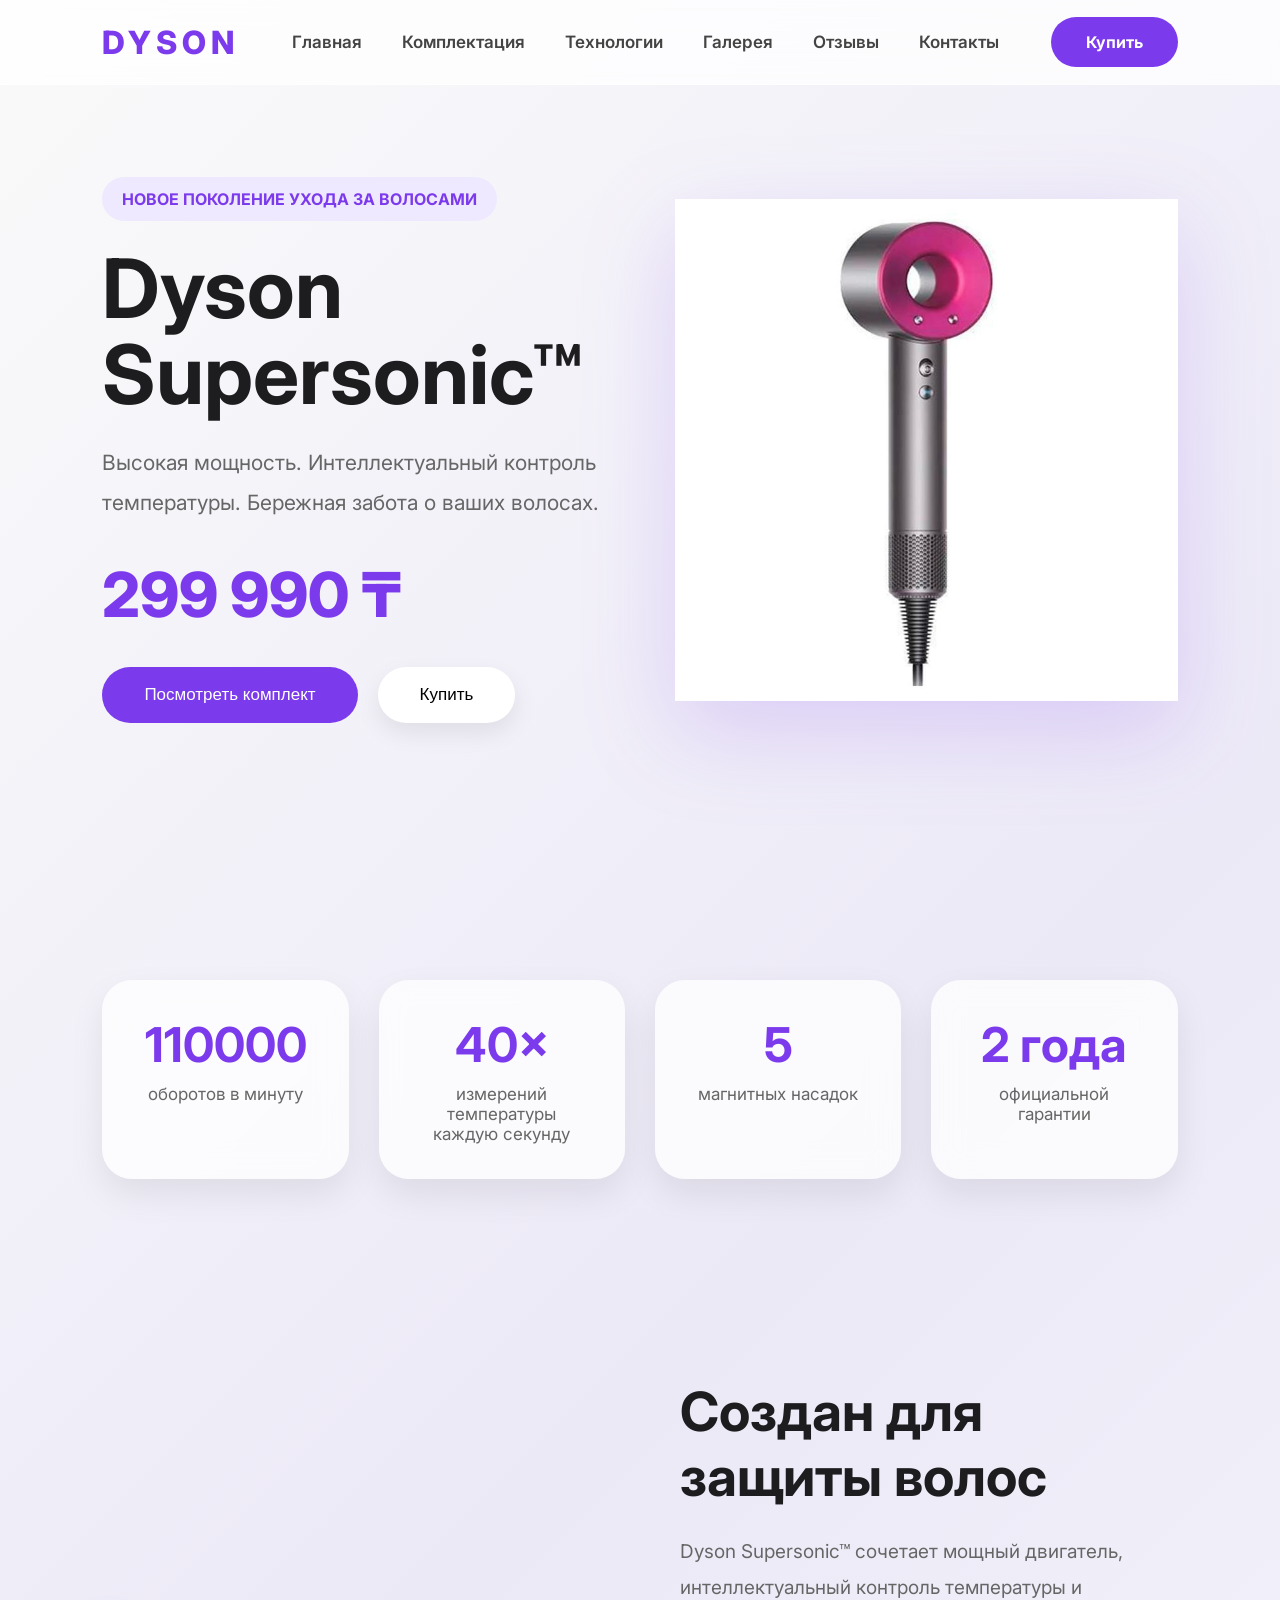
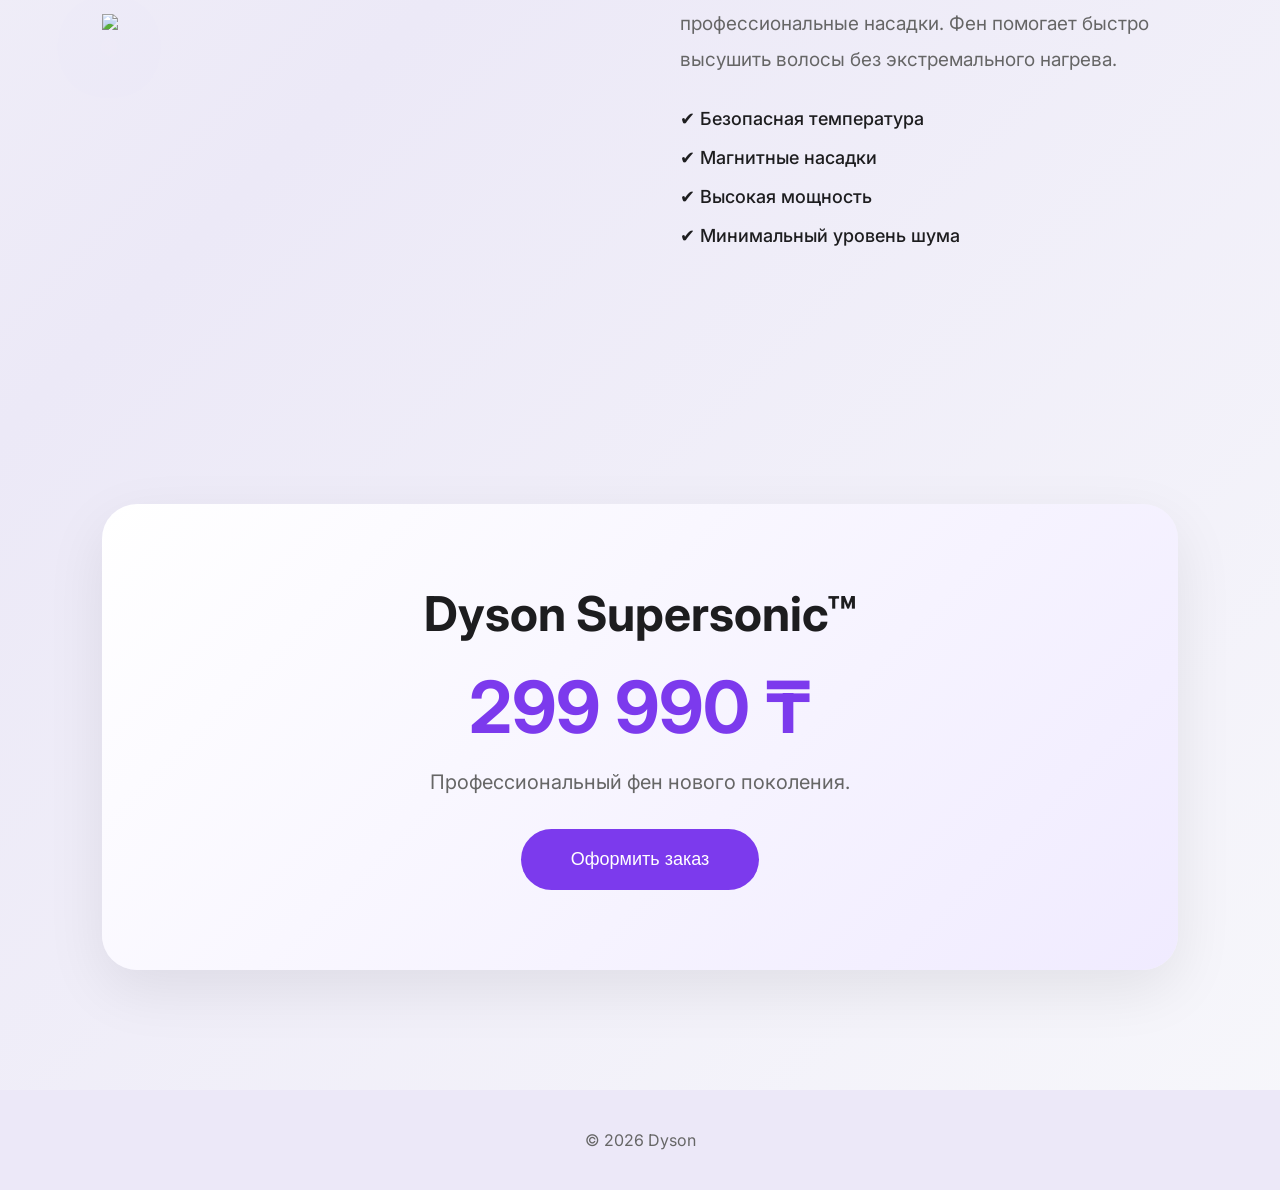
==== index.html @ 3c9f8a16 "Add files via upload" ====
<!DOCTYPE html>
<html lang="ru">

<head>

<meta charset="UTF-8">
<meta name="viewport" content="width=device-width, initial-scale=1.0">

<title>Dyson Supersonic™</title>

<link rel="stylesheet" href="style.css">

<link rel="preconnect" href="https://fonts.googleapis.com">

<link href="https://fonts.googleapis.com/css2?family=Inter:wght@300;400;500;600;700;800&display=swap" rel="stylesheet">

<script src="script.js" defer></script>

</head>

<body>

<header>

<div class="logo">

DYSON

</div>

<nav>

<a href="index.html">Главная</a>

<a href="products.html">Комплектация</a>

<a href="technology.html">Технологии</a>

<a href="gallery.html">Галерея</a>

<a href="reviews.html">Отзывы</a>

<a href="contacts.html">Контакты</a>

</nav>

<a href="#buy" class="buy">

Купить

</a>

</header>

<section class="hero">

<div class="hero-text">

<p class="mini">

НОВОЕ ПОКОЛЕНИЕ УХОДА ЗА ВОЛОСАМИ

</p>

<h1>

Dyson Supersonic™

</h1>

<p class="desc">

Высокая мощность.

Интеллектуальный контроль температуры.

Бережная забота о ваших волосах.

</p>

<div class="price">

299 990 ₸

</div>

<div class="buttons">

<a href="products.html">

<button class="btn-purple">

Посмотреть комплект

</button>

</a>

<a href="#buy">

<button class="btn-white">

Купить

</button>

</a>

</div>

</div>

<div class="hero-image">

<img src="images/dyson-main.png">

</div>

</section>

<section class="stats">

<div>

<h2>

110000

</h2>

<p>

оборотов в минуту

</p>

</div>

<div>

<h2>

40×

</h2>

<p>

измерений температуры каждую секунду

</p>

</div>

<div>

<h2>

5

</h2>

<p>

магнитных насадок

</p>

</div>

<div>

<h2>

2 года

</h2>

<p>

официальной гарантии

</p>

</div>

</section>

<section class="about">

<div class="about-left">

<img src="images/dyson-side.png">

</div>

<div class="about-right">

<h2>

Создан для защиты волос

</h2>

<p>

Dyson Supersonic™ сочетает мощный двигатель, интеллектуальный контроль температуры и профессиональные насадки.

Фен помогает быстро высушить волосы без экстремального нагрева.

</p>

<ul>

<li>✔ Безопасная температура</li>

<li>✔ Магнитные насадки</li>

<li>✔ Высокая мощность</li>

<li>✔ Минимальный уровень шума</li>

</ul>

</div>

</section>

<section id="buy" class="buy-block">

<h2>

Dyson Supersonic™

</h2>

<h1>

299 990 ₸

</h1>

<p>

Профессиональный фен нового поколения.

</p>

<button>

Оформить заказ

</button>

</section>

<footer>

© 2026 Dyson

</footer>

</body>

</html>
---- style.css ----
/* ==========================
   RESET
========================== */

*{
margin:0;
padding:0;
box-sizing:border-box;
}

html{
scroll-behavior:smooth;
}

body{

font-family:'Inter',sans-serif;

background:linear-gradient(135deg,#fafafa,#ece9f7,#f7f7fb);

color:#1d1d1f;

overflow-x:hidden;

}

/* ==========================
HEADER
========================== */

header{

position:fixed;

top:0;
left:0;

width:100%;

height:85px;

display:flex;

justify-content:space-between;

align-items:center;

padding:0 8%;

background:rgba(255,255,255,.75);

backdrop-filter:blur(18px);

border-bottom:1px solid rgba(255,255,255,.5);

z-index:999;

}

.logo{

font-size:32px;

font-weight:800;

letter-spacing:5px;

color:#7c3aed;

}

nav{

display:flex;

gap:40px;

}

nav a{

text-decoration:none;

font-size:17px;

font-weight:600;

color:#444;

transition:.3s;

}

nav a:hover{

color:#7c3aed;

}

.buy{

padding:15px 35px;

background:#7c3aed;

border-radius:50px;

color:white;

text-decoration:none;

font-weight:700;

transition:.35s;

}

.buy:hover{

transform:translateY(-5px);

box-shadow:0 18px 35px rgba(124,58,237,.35);

}

/* ==========================
HERO
========================== */

.hero{

min-height:100vh;

display:flex;

align-items:center;

justify-content:space-between;

padding:140px 8%;

gap:70px;

}

.hero-text{

flex:1;

}

.hero-image{

flex:1;

display:flex;

justify-content:center;

}

.hero-image img{

width:100%;

max-width:620px;

animation:float 6s ease-in-out infinite;

filter:drop-shadow(0 30px 45px rgba(124,58,237,.18));

}

.mini{

display:inline-block;

padding:12px 20px;

background:#efe9ff;

border-radius:50px;

color:#7c3aed;

font-weight:700;

margin-bottom:25px;

}

.hero h1{

font-size:82px;

line-height:1.05;

margin-bottom:25px;

}

.desc{

font-size:21px;

line-height:1.9;

color:#666;

margin-bottom:35px;

max-width:620px;

}

.price{

font-size:62px;

font-weight:800;

color:#7c3aed;

margin-bottom:35px;

}

.buttons{

display:flex;

gap:20px;

flex-wrap:wrap;

}

.btn-purple{

padding:18px 42px;

border:none;

background:#7c3aed;

color:white;

border-radius:50px;

font-size:17px;

cursor:pointer;

transition:.35s;

}

.btn-white{

padding:18px 42px;

border:none;

background:white;

border-radius:50px;

font-size:17px;

cursor:pointer;

box-shadow:0 10px 25px rgba(0,0,0,.08);

transition:.35s;

}

.btn-purple:hover,
.btn-white:hover{

transform:translateY(-5px);

}
/* ==========================
   СТАТИСТИКА
========================== */

.stats{

padding:80px 8%;

display:grid;

grid-template-columns:repeat(4,1fr);

gap:30px;

}

.stats div{

background:rgba(255,255,255,.75);

backdrop-filter:blur(15px);

padding:35px;

border-radius:30px;

text-align:center;

box-shadow:0 15px 35px rgba(0,0,0,.08);

transition:.35s;

}

.stats div:hover{

transform:translateY(-10px);

box-shadow:0 25px 50px rgba(124,58,237,.18);

}

.stats h2{

font-size:48px;

color:#7c3aed;

margin-bottom:10px;

}

.stats p{

font-size:17px;

color:#666;

}

/* ==========================
   О ФЕНЕ
========================== */

.about{

padding:120px 8%;

display:flex;

align-items:center;

justify-content:space-between;

gap:80px;

}

.about-left,
.about-right{

flex:1;

}

.about-left img{

width:100%;

max-width:500px;

display:block;

margin:auto;

filter:drop-shadow(0 25px 40px rgba(124,58,237,.2));

}

.about-right h2{

font-size:54px;

margin-bottom:25px;

}

.about-right p{

font-size:19px;

line-height:1.9;

color:#666;

margin-bottom:30px;

}

.about-right ul{

list-style:none;

}

.about-right li{

margin:18px 0;

font-size:18px;

font-weight:500;

}

/* ==========================
   БЛОК ПОКУПКИ
========================== */

.buy-block{

margin:120px 8%;

padding:80px;

text-align:center;

border-radius:35px;

background:linear-gradient(135deg,#ffffff,#f0ebff);

box-shadow:0 20px 60px rgba(0,0,0,.08);

}

.buy-block h2{

font-size:48px;

margin-bottom:15px;

}

.buy-block h1{

font-size:72px;

color:#7c3aed;

margin:20px 0;

}

.buy-block p{

font-size:20px;

color:#666;

margin-bottom:35px;

}

.buy-block button{

padding:20px 50px;

border:none;

background:#7c3aed;

color:white;

font-size:18px;

border-radius:50px;

cursor:pointer;

transition:.35s;

}

.buy-block button:hover{

transform:translateY(-6px);

box-shadow:0 18px 40px rgba(124,58,237,.35);

}

/* ==========================
   FOOTER
========================== */

footer{

margin-top:100px;

padding:40px;

text-align:center;

background:#ece8f8;

color:#666;

font-size:16px;

}
/* ==========================
   ПРЕИМУЩЕСТВА
========================== */

.features{

padding:120px 8%;

}

.features-title{

text-align:center;

margin-bottom:70px;

}

.features-title h2{

font-size:58px;

margin-bottom:20px;

}

.features-title p{

font-size:20px;

color:#666;

}

.features-grid{

display:grid;

grid-template-columns:repeat(auto-fit,minmax(320px,1fr));

gap:35px;

}

.feature{

background:rgba(255,255,255,.82);

backdrop-filter:blur(20px);

border-radius:30px;

padding:40px;

transition:.4s;

box-shadow:0 20px 45px rgba(0,0,0,.08);

border:1px solid rgba(255,255,255,.5);

}

.feature:hover{

transform:translateY(-15px);

box-shadow:0 30px 60px rgba(124,58,237,.2);

}

.feature img{

width:90px;

margin-bottom:25px;

}

.feature h3{

font-size:28px;

margin-bottom:20px;

color:#7c3aed;

}

.feature p{

font-size:17px;

line-height:1.9;

color:#666;

}

/* ==========================
   ГАЛЕРЕЯ
========================== */

.gallery{

padding:120px 8%;

display:grid;

grid-template-columns:repeat(auto-fit,minmax(300px,1fr));

gap:30px;

}

.gallery img{

width:100%;

height:360px;

object-fit:cover;

border-radius:30px;

transition:.5s;

cursor:pointer;

box-shadow:0 15px 35px rgba(0,0,0,.08);

}

.gallery img:hover{

transform:scale(1.04);

box-shadow:0 25px 55px rgba(124,58,237,.2);

}

/* ==========================
   ПЛАВНОЕ ПОЯВЛЕНИЕ
========================== */

.fade{

opacity:0;

transform:translateY(50px);

transition:1s;

}

.fade.show{

opacity:1;

transform:translateY(0);

}

/* ==========================
   АНИМАЦИЯ ФЕНА
========================== */

@keyframes float{

0%{

transform:translateY(0px);

}

50%{

transform:translateY(-18px);

}

100%{

transform:translateY(0px);

}

}

/* ==========================
   ПОЛОСА ПРОКРУТКИ
========================== */

::-webkit-scrollbar{

width:10px;

}

::-webkit-scrollbar-track{

background:#f3f3f7;

}

::-webkit-scrollbar-thumb{

background:#8b5cf6;

border-radius:20px;

}

::-webkit-scrollbar-thumb:hover{

background:#6d28d9;

}

/* ==========================
   ВЫДЕЛЕНИЕ ТЕКСТА
========================== */

::selection{

background:#8b5cf6;

color:white;

}
/* =====================
ГАЛЕРЕЯ
===================== */

.gallery-grid{

padding:110px 8%;

display:grid;

grid-template-columns:repeat(auto-fit,minmax(320px,1fr));

gap:30px;

}

.gallery-grid img{

width:100%;

height:380px;

object-fit:cover;

border-radius:28px;

cursor:pointer;

transition:.45s;

box-shadow:0 20px 45px rgba(0,0,0,.08);

}

.gallery-grid img:hover{

transform:translateY(-10px) scale(1.03);

box-shadow:0 25px 60px rgba(124,58,237,.2);

}

@media(max-width:900px){

.gallery-grid{

grid-template-columns:1fr;

}

.gallery-grid img{

height:300px;

}

}
/* ===========================
ОТЗЫВЫ
=========================== */

.reviews{

padding:110px 8%;

display:grid;

grid-template-columns:repeat(auto-fit,minmax(320px,1fr));

gap:35px;

}

.review{

background:white;

padding:40px;

border-radius:30px;

text-align:center;

box-shadow:0 20px 45px rgba(0,0,0,.08);

transition:.4s;

}

.review:hover{

transform:translateY(-10px);

box-shadow:0 25px 55px rgba(124,58,237,.18);

}

.review img{

width:120px;

height:120px;

border-radius:50%;

object-fit:cover;

margin-bottom:20px;

}

.review h3{

font-size:28px;

margin-bottom:10px;

}

.stars{

font-size:26px;

color:#FFD43B;

margin-bottom:20px;

}

.review p{

line-height:1.8;

color:#666;

}

.rating{

margin:100px 8%;

padding:80px;

text-align:center;

background:linear-gradient(135deg,#ffffff,#f2edff);

border-radius:35px;

}

.rating h1{

font-size:90px;

color:#7c3aed;

margin:20px 0;

}
/* ===========================
КОНТАКТЫ
=========================== */

.contact-wrapper{

display:grid;

grid-template-columns:1fr 1fr;

gap:50px;

padding:100px 8%;

}

.contact-info,
.contact-form{

background:white;

padding:45px;

border-radius:30px;

box-shadow:0 20px 45px rgba(0,0,0,.08);

}

.contact-info h2,
.contact-form h2{

margin-bottom:30px;

font-size:34px;

color:#7c3aed;

}

.contact-item{

font-size:18px;

line-height:2;

margin-bottom:25px;

}

.contact-form form{

display:flex;

flex-direction:column;

gap:20px;

}

.contact-form input,
.contact-form textarea{

padding:18px;

border:1px solid #ddd;

border-radius:18px;

font-size:17px;

font-family:Inter;

outline:none;

}

.contact-form textarea{

height:180px;

resize:none;

}

.contact-form button{

padding:18px;

background:#7c3aed;

color:white;

border:none;

border-radius:50px;

cursor:pointer;

font-size:18px;

transition:.35s;

}

.contact-form button:hover{

background:#6d28d9;

}

.map{

padding:0 8% 100px;

}

.map iframe{

width:100%;

height:450px;

border:none;

border-radius:30px;

box-shadow:0 20px 45px rgba(0,0,0,.08);

}

.footer-logo{

font-size:32px;

font-weight:800;

margin-bottom:15px;

color:#7c3aed;

}

@media(max-width:900px){

.contact-wrapper{

grid-template-columns:1fr;

}

}
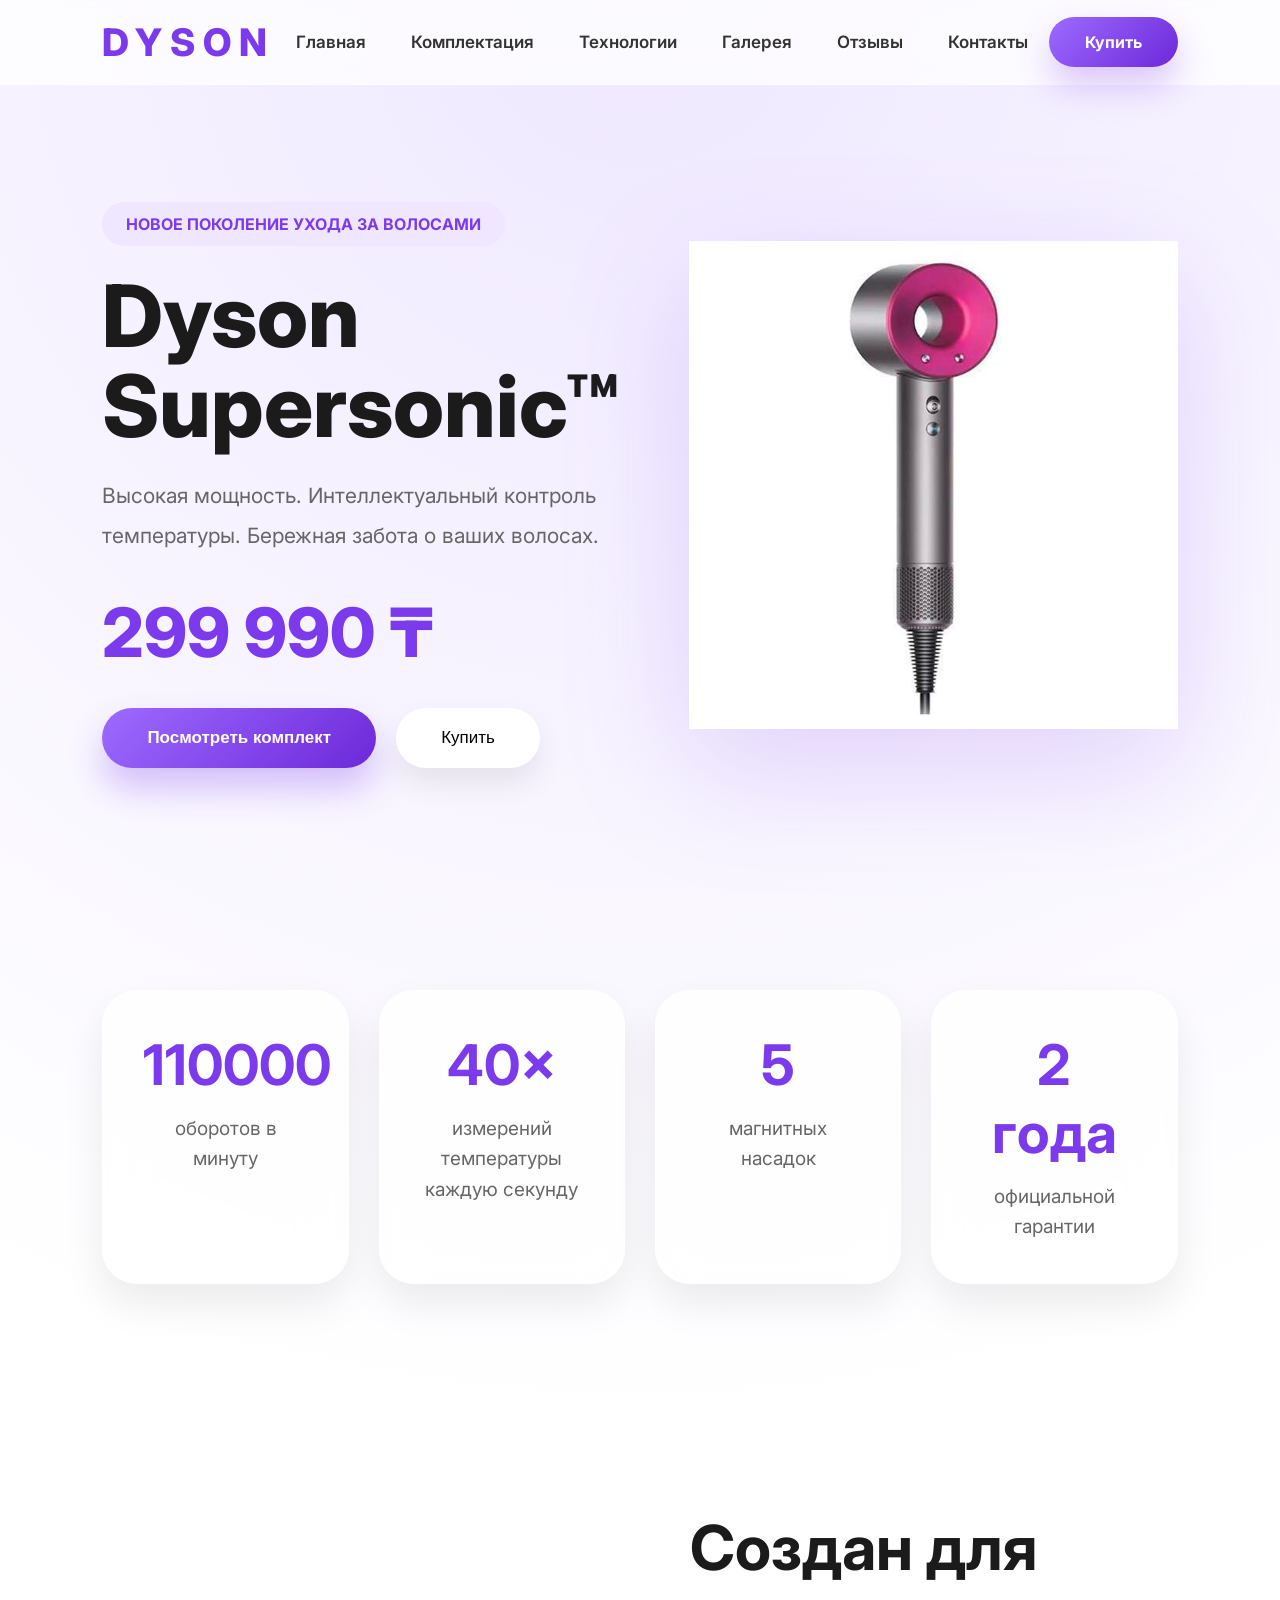
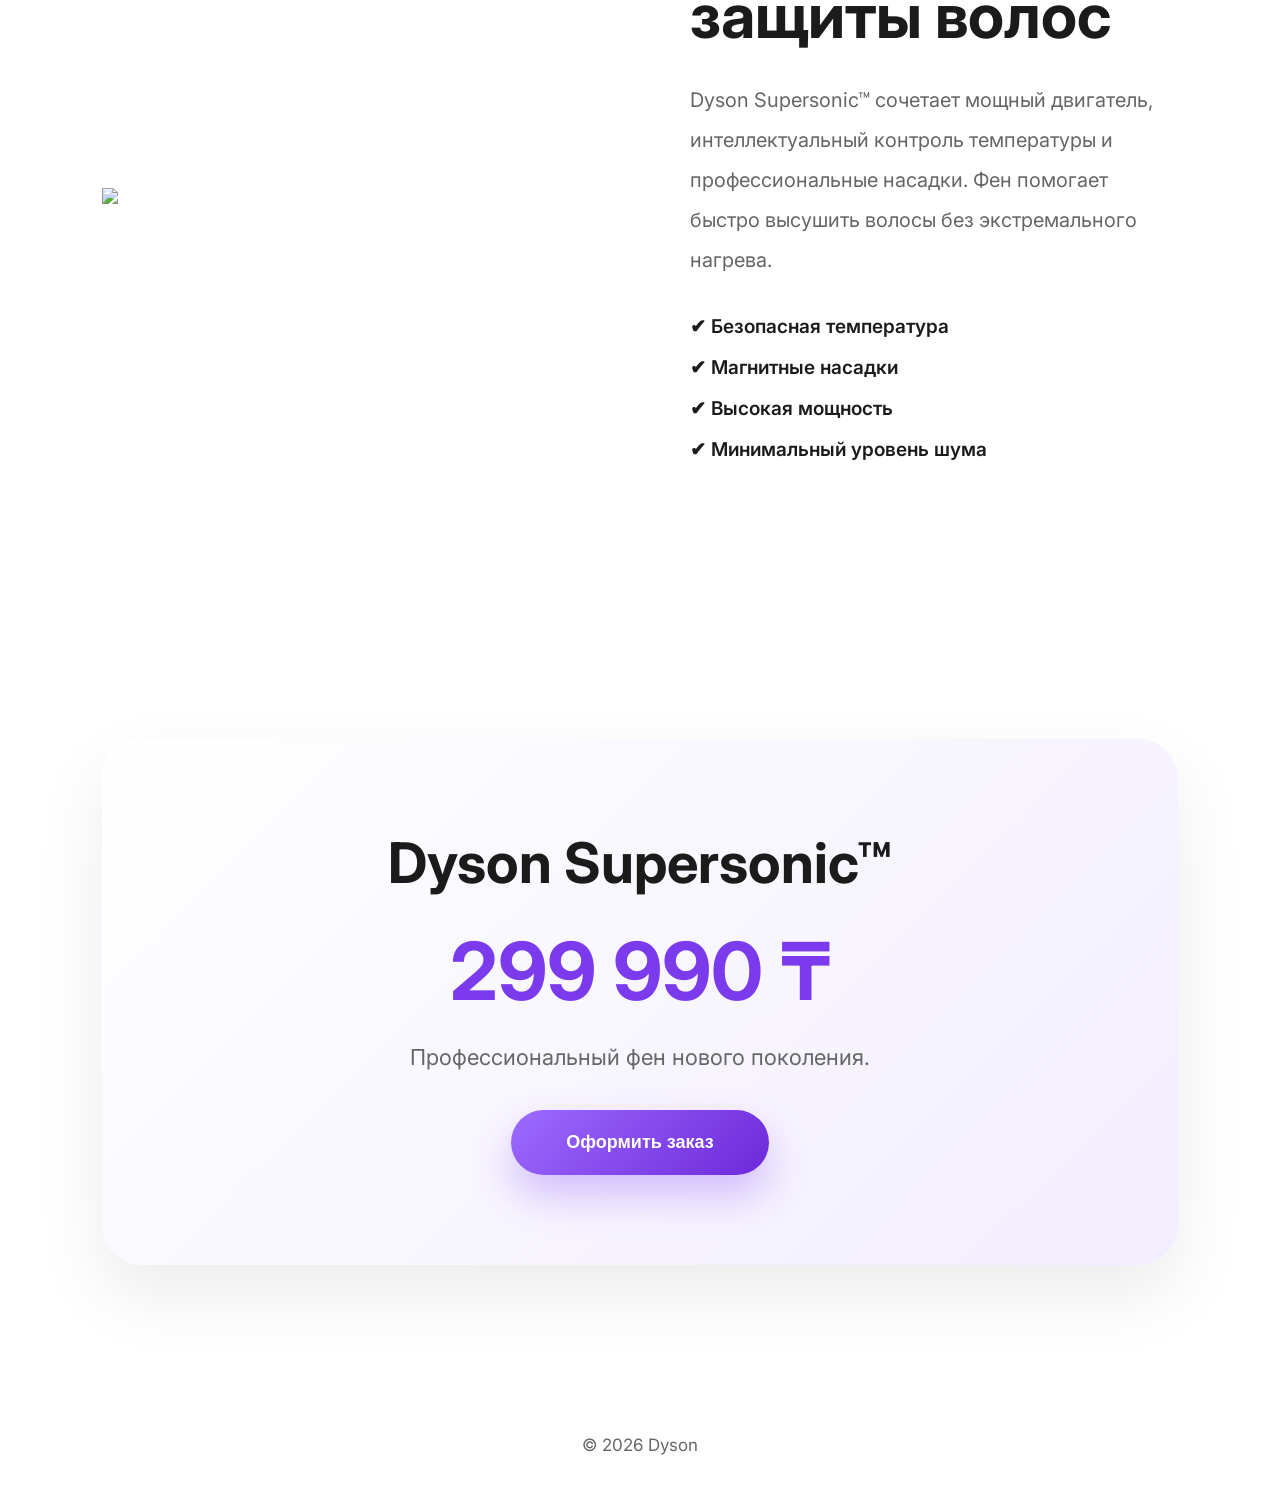
==== commit 6ada9f4d: "Update index.html" ====
--- a/index.html
+++ b/index.html
@@ -28,7 +28,9 @@
 
 </div>
 
-<nav>
+<div class="menu-btn" id="menuBtn">☰</div>
+
+<nav id="navMenu">
 
 <a href="index.html">Главная</a>
 
--- a/style.css
+++ b/style.css
@@ -1,6 +1,6 @@
-/* ==========================
-   RESET
-========================== */
+/*=========================
+RESET
+=========================*/
 
 *{
 margin:0;
@@ -16,17 +16,19 @@
 
 font-family:'Inter',sans-serif;
 
-background:linear-gradient(135deg,#fafafa,#ece9f7,#f7f7fb);
-
-color:#1d1d1f;
+background:
+radial-gradient(circle at top,#efe8ff 0%,#ffffff 45%),
+linear-gradient(180deg,#ffffff,#f5f5fa);
+
+color:#1b1b1b;
 
 overflow-x:hidden;
 
 }
 
-/* ==========================
+/*=========================
 HEADER
-========================== */
+=========================*/
 
 header{
 
@@ -49,21 +51,23 @@
 
 background:rgba(255,255,255,.75);
 
-backdrop-filter:blur(18px);
+backdrop-filter:blur(25px);
 
 border-bottom:1px solid rgba(255,255,255,.5);
 
-z-index:999;
+z-index:1000;
+
+transition:.35s;
 
 }
 
 .logo{
 
-font-size:32px;
+font-size:38px;
 
 font-weight:800;
 
-letter-spacing:5px;
+letter-spacing:8px;
 
 color:#7c3aed;
 
@@ -73,7 +77,7 @@
 
 display:flex;
 
-gap:40px;
+gap:45px;
 
 }
 
@@ -85,7 +89,7 @@
 
 font-weight:600;
 
-color:#444;
+color:#333;
 
 transition:.3s;
 
@@ -99,177 +103,185 @@
 
 .buy{
 
-padding:15px 35px;
-
-background:#7c3aed;
+padding:15px 36px;
 
 border-radius:50px;
 
+background:linear-gradient(135deg,#9d6bff,#6d28d9);
+
 color:white;
 
+font-weight:700;
+
 text-decoration:none;
 
+transition:.35s;
+
+box-shadow:0 18px 35px rgba(124,58,237,.28);
+
+}
+
+.buy:hover{
+
+transform:translateY(-5px);
+
+}
+
+/*=========================
+HERO
+=========================*/
+
+.hero{
+
+min-height:100vh;
+
+display:flex;
+
+align-items:center;
+
+justify-content:space-between;
+
+padding:150px 8% 80px;
+
+gap:70px;
+
+}
+
+.hero-text{
+
+flex:1;
+
+}
+
+.hero-image{
+
+flex:1;
+
+display:flex;
+
+justify-content:center;
+
+align-items:center;
+
+}
+
+.hero-image img{
+
+width:100%;
+
+max-width:560px;
+
+animation:float 6s ease-in-out infinite;
+
+filter:drop-shadow(0 40px 60px rgba(124,58,237,.18));
+
+}
+
+.mini{
+
+display:inline-block;
+
+padding:12px 24px;
+
+background:#efe6ff;
+
+color:#7c3aed;
+
 font-weight:700;
 
+border-radius:50px;
+
+margin-bottom:25px;
+
+}
+
+.hero h1{
+
+font-size:86px;
+
+line-height:1.05;
+
+margin-bottom:25px;
+
+font-weight:800;
+
+}
+
+.desc{
+
+font-size:21px;
+
+line-height:1.9;
+
+color:#666;
+
+max-width:650px;
+
+margin-bottom:35px;
+
+}
+
+.price{
+
+font-size:68px;
+
+font-weight:800;
+
+color:#7c3aed;
+
+margin-bottom:35px;
+
+}
+
+.buttons{
+
+display:flex;
+
+gap:20px;
+
+flex-wrap:wrap;
+
+}
+
+.btn-purple{
+
+padding:20px 45px;
+
+border:none;
+
+border-radius:50px;
+
+background:linear-gradient(135deg,#9d6bff,#6d28d9);
+
+color:white;
+
+font-size:17px;
+
+font-weight:700;
+
+cursor:pointer;
+
 transition:.35s;
 
-}
-
-.buy:hover{
-
-transform:translateY(-5px);
-
-box-shadow:0 18px 35px rgba(124,58,237,.35);
-
-}
-
-/* ==========================
-HERO
-========================== */
-
-.hero{
-
-min-height:100vh;
-
-display:flex;
-
-align-items:center;
-
-justify-content:space-between;
-
-padding:140px 8%;
-
-gap:70px;
-
-}
-
-.hero-text{
-
-flex:1;
-
-}
-
-.hero-image{
-
-flex:1;
-
-display:flex;
-
-justify-content:center;
-
-}
-
-.hero-image img{
-
-width:100%;
-
-max-width:620px;
-
-animation:float 6s ease-in-out infinite;
-
-filter:drop-shadow(0 30px 45px rgba(124,58,237,.18));
-
-}
-
-.mini{
-
-display:inline-block;
-
-padding:12px 20px;
-
-background:#efe9ff;
+box-shadow:0 20px 35px rgba(124,58,237,.3);
+
+}
+
+.btn-white{
+
+padding:20px 45px;
+
+border:none;
 
 border-radius:50px;
 
-color:#7c3aed;
-
-font-weight:700;
-
-margin-bottom:25px;
-
-}
-
-.hero h1{
-
-font-size:82px;
-
-line-height:1.05;
-
-margin-bottom:25px;
-
-}
-
-.desc{
-
-font-size:21px;
-
-line-height:1.9;
-
-color:#666;
-
-margin-bottom:35px;
-
-max-width:620px;
-
-}
-
-.price{
-
-font-size:62px;
-
-font-weight:800;
-
-color:#7c3aed;
-
-margin-bottom:35px;
-
-}
-
-.buttons{
-
-display:flex;
-
-gap:20px;
-
-flex-wrap:wrap;
-
-}
-
-.btn-purple{
-
-padding:18px 42px;
-
-border:none;
-
-background:#7c3aed;
-
-color:white;
-
-border-radius:50px;
+background:white;
 
 font-size:17px;
 
 cursor:pointer;
 
-transition:.35s;
-
-}
-
-.btn-white{
-
-padding:18px 42px;
-
-border:none;
-
-background:white;
-
-border-radius:50px;
-
-font-size:17px;
-
-cursor:pointer;
-
-box-shadow:0 10px 25px rgba(0,0,0,.08);
+box-shadow:0 15px 30px rgba(0,0,0,.08);
 
 transition:.35s;
 
@@ -278,20 +290,52 @@
 .btn-purple:hover,
 .btn-white:hover{
 
-transform:translateY(-5px);
-
-}
-/* ==========================
-   СТАТИСТИКА
-========================== */
+transform:translateY(-6px);
+
+}
+
+/*=========================
+TITLE
+=========================*/
+
+.title{
+
+padding:170px 8% 70px;
+
+text-align:center;
+
+}
+
+.title h1{
+
+font-size:72px;
+
+margin-bottom:20px;
+
+}
+
+.title p{
+
+font-size:22px;
+
+color:#666;
+
+max-width:800px;
+
+margin:auto;
+
+}
+/*=========================
+СТАТИСТИКА
+=========================*/
 
 .stats{
 
-padding:80px 8%;
+padding:90px 8%;
 
 display:grid;
 
-grid-template-columns:repeat(4,1fr);
+grid-template-columns:repeat(auto-fit,minmax(230px,1fr));
 
 gap:30px;
 
@@ -301,754 +345,835 @@
 
 background:rgba(255,255,255,.75);
 
-backdrop-filter:blur(15px);
-
-padding:35px;
+backdrop-filter:blur(20px);
+
+border:1px solid rgba(255,255,255,.6);
+
+border-radius:35px;
+
+padding:40px;
+
+text-align:center;
+
+transition:.4s;
+
+box-shadow:0 20px 40px rgba(0,0,0,.08);
+
+}
+
+.stats div:hover{
+
+transform:translateY(-10px);
+
+box-shadow:0 35px 60px rgba(124,58,237,.18);
+
+}
+
+.stats h2{
+
+font-size:56px;
+
+color:#7c3aed;
+
+margin-bottom:15px;
+
+}
+
+.stats p{
+
+font-size:19px;
+
+color:#666;
+
+line-height:1.6;
+
+}
+
+/*=========================
+О ФЕНЕ
+=========================*/
+
+.about{
+
+display:flex;
+
+align-items:center;
+
+justify-content:space-between;
+
+gap:100px;
+
+padding:140px 8%;
+
+}
+
+.about-left{
+
+flex:1;
+
+}
+
+.about-right{
+
+flex:1;
+
+}
+
+.about-left img{
+
+width:100%;
+
+max-width:520px;
+
+display:block;
+
+margin:auto;
+
+filter:drop-shadow(0 35px 60px rgba(124,58,237,.2));
+
+transition:.4s;
+
+}
+
+.about-left img:hover{
+
+transform:scale(1.03);
+
+}
+
+.about-right h2{
+
+font-size:62px;
+
+margin-bottom:30px;
+
+line-height:1.1;
+
+}
+
+.about-right p{
+
+font-size:20px;
+
+line-height:2;
+
+color:#666;
+
+margin-bottom:35px;
+
+}
+
+.about-right ul{
+
+list-style:none;
+
+}
+
+.about-right li{
+
+margin:18px 0;
+
+font-size:19px;
+
+font-weight:600;
+
+}
+
+/*=========================
+КУПИТЬ
+=========================*/
+
+.buy-block{
+
+margin:120px 8%;
+
+padding:90px;
+
+border-radius:40px;
+
+text-align:center;
+
+background:
+
+linear-gradient(135deg,#ffffff,#f2edff);
+
+box-shadow:0 30px 70px rgba(0,0,0,.08);
+
+}
+
+.buy-block h2{
+
+font-size:56px;
+
+margin-bottom:20px;
+
+}
+
+.buy-block h1{
+
+font-size:80px;
+
+margin:25px 0;
+
+color:#7c3aed;
+
+}
+
+.buy-block p{
+
+font-size:22px;
+
+color:#666;
+
+margin-bottom:40px;
+
+}
+
+.buy-block button{
+
+padding:22px 55px;
+
+font-size:18px;
+
+font-weight:700;
+
+border:none;
+
+border-radius:50px;
+
+background:linear-gradient(135deg,#9d6bff,#6d28d9);
+
+color:white;
+
+cursor:pointer;
+
+transition:.35s;
+
+box-shadow:0 20px 40px rgba(124,58,237,.3);
+
+}
+
+.buy-block button:hover{
+
+transform:translateY(-6px);
+
+}
+
+/*=========================
+FOOTER
+=========================*/
+
+footer{
+
+padding:50px;
+
+text-align:center;
+
+font-size:17px;
+
+color:#666;
+
+}
+/*=========================
+FEATURES
+=========================*/
+
+.features{
+
+padding:120px 8%;
+
+}
+
+.features-title{
+
+text-align:center;
+
+margin-bottom:70px;
+
+}
+
+.features-title h2{
+
+font-size:58px;
+
+margin-bottom:20px;
+
+}
+
+.features-title p{
+
+font-size:20px;
+
+color:#666;
+
+}
+
+.features-grid{
+
+display:grid;
+
+grid-template-columns:repeat(auto-fit,minmax(300px,1fr));
+
+gap:35px;
+
+}
+
+.feature{
+
+background:rgba(255,255,255,.75);
+
+backdrop-filter:blur(25px);
 
 border-radius:30px;
 
+padding:40px;
+
+box-shadow:0 20px 45px rgba(0,0,0,.08);
+
+transition:.35s;
+
+border:1px solid rgba(255,255,255,.7);
+
+}
+
+.feature:hover{
+
+transform:translateY(-10px);
+
+box-shadow:0 30px 60px rgba(124,58,237,.18);
+
+}
+
+.feature img{
+
+width:90px;
+
+margin-bottom:25px;
+
+}
+
+.feature h3{
+
+font-size:30px;
+
+margin-bottom:20px;
+
+color:#7c3aed;
+
+}
+
+.feature p{
+
+font-size:17px;
+
+line-height:1.8;
+
+color:#666;
+
+}
+
+/*=========================
+GALLERY
+=========================*/
+
+.gallery-grid{
+
+padding:100px 8%;
+
+display:grid;
+
+grid-template-columns:repeat(auto-fit,minmax(320px,1fr));
+
+gap:30px;
+
+}
+
+.gallery-grid img{
+
+width:100%;
+
+height:380px;
+
+object-fit:cover;
+
+border-radius:30px;
+
+cursor:pointer;
+
+transition:.4s;
+
+box-shadow:0 20px 45px rgba(0,0,0,.08);
+
+}
+
+.gallery-grid img:hover{
+
+transform:scale(1.03);
+
+box-shadow:0 30px 60px rgba(124,58,237,.18);
+
+}
+
+/*=========================
+АНИМАЦИИ
+=========================*/
+
+.fade{
+
+opacity:0;
+
+transform:translateY(50px);
+
+transition:1s;
+
+}
+
+.fade.show{
+
+opacity:1;
+
+transform:translateY(0);
+
+}
+
+@keyframes float{
+
+0%{
+
+transform:translateY(0);
+
+}
+
+50%{
+
+transform:translateY(-20px);
+
+}
+
+100%{
+
+transform:translateY(0);
+
+}
+
+}
+/*=========================
+SCROLLBAR
+=========================*/
+
+::-webkit-scrollbar{
+
+width:10px;
+
+}
+
+::-webkit-scrollbar-thumb{
+
+background:#8b5cf6;
+
+border-radius:20px;
+
+}
+
+::-webkit-scrollbar-track{
+
+background:#efeff5;
+
+}
+
+/*=========================
+МОБИЛЬНАЯ ВЕРСИЯ
+=========================*/
+
+@media (max-width:900px){
+
+header{
+
+height:70px;
+
+padding:0 20px;
+
+}
+
+.logo{
+
+font-size:24px;
+
+letter-spacing:3px;
+
+}
+
+nav{
+
+display:none;
+
+}
+
+.buy{
+
+display:none;
+
+}
+
+/* HERO */
+
+.hero{
+
+flex-direction:column-reverse;
+
+justify-content:center;
+
 text-align:center;
 
-box-shadow:0 15px 35px rgba(0,0,0,.08);
-
-transition:.35s;
-
-}
-
-.stats div:hover{
-
-transform:translateY(-10px);
-
-box-shadow:0 25px 50px rgba(124,58,237,.18);
+padding:100px 25px 50px;
+
+gap:30px;
+
+}
+
+.hero-text{
+
+width:100%;
+
+}
+
+.hero-image{
+
+width:100%;
+
+display:flex;
+
+justify-content:center;
+
+}
+
+.hero-image img{
+
+width:260px;
+
+max-width:90%;
+
+}
+
+.hero h1{
+
+font-size:48px;
+
+line-height:1.1;
+
+}
+
+.desc{
+
+font-size:17px;
+
+line-height:1.8;
+
+margin:auto;
+
+margin-bottom:25px;
+
+}
+
+.price{
+
+font-size:48px;
+
+}
+
+.buttons{
+
+width:100%;
+
+display:flex;
+
+flex-direction:column;
+
+gap:15px;
+
+}
+
+.btn-purple,
+
+.btn-white{
+
+width:100%;
+
+padding:18px;
+
+font-size:17px;
+
+}
+
+/* TITLE */
+
+.title{
+
+padding:120px 20px 50px;
+
+}
+
+.title h1{
+
+font-size:42px;
+
+}
+
+.title p{
+
+font-size:17px;
+
+}
+
+/* STATS */
+
+.stats{
+
+grid-template-columns:1fr 1fr;
+
+padding:40px 20px;
+
+gap:15px;
+
+}
+
+.stats div{
+
+padding:20px;
 
 }
 
 .stats h2{
 
+font-size:34px;
+
+}
+
+.stats p{
+
+font-size:15px;
+
+}
+
+/* ABOUT */
+
+.about{
+
+flex-direction:column;
+
+padding:70px 20px;
+
+text-align:center;
+
+gap:40px;
+
+}
+
+.about-left img{
+
+width:260px;
+
+}
+
+.about-right h2{
+
+font-size:38px;
+
+}
+
+.about-right p{
+
+font-size:17px;
+
+}
+
+.about-right li{
+
+font-size:17px;
+
+}
+
+/* FEATURES */
+
+.features{
+
+padding:70px 20px;
+
+}
+
+.features-title h2{
+
+font-size:40px;
+
+}
+
+.features-grid{
+
+grid-template-columns:1fr;
+
+}
+
+.feature{
+
+padding:30px;
+
+}
+
+/* GALLERY */
+
+.gallery-grid{
+
+grid-template-columns:1fr;
+
+padding:60px 20px;
+
+}
+
+.gallery-grid img{
+
+height:280px;
+
+}
+
+/* BUY */
+
+.buy-block{
+
+margin:60px 20px;
+
+padding:45px 25px;
+
+}
+
+.buy-block h2{
+
+font-size:34px;
+
+}
+
+.buy-block h1{
+
 font-size:48px;
 
+}
+
+.buy-block p{
+
+font-size:17px;
+
+}
+
+.buy-block button{
+
+width:100%;
+
+}
+
+/* CONTACTS */
+
+.contact-wrapper{
+
+grid-template-columns:1fr;
+
+padding:60px 20px;
+
+}
+
+.contact-info,
+
+.contact-form{
+
+padding:30px;
+
+}
+
+.map{
+
+padding:0 20px 60px;
+
+}
+
+.map iframe{
+
+height:280px;
+
+}
+
+footer{
+
+padding:35px 20px;
+
+}
+
+}
+/*=========================
+BURGER MENU
+=========================*/
+
+.menu-btn{
+
+display:none;
+
+font-size:34px;
+
+cursor:pointer;
+
+font-weight:700;
+
 color:#7c3aed;
 
-margin-bottom:10px;
-
-}
-
-.stats p{
-
-font-size:17px;
-
-color:#666;
-
-}
-
-/* ==========================
-   О ФЕНЕ
-========================== */
-
-.about{
-
-padding:120px 8%;
+}
+
+@media(max-width:900px){
+
+.menu-btn{
+
+display:block;
+
+z-index:9999;
+
+}
+
+#navMenu{
+
+position:fixed;
+
+top:0;
+
+right:-100%;
+
+width:270px;
+
+height:100vh;
+
+background:white;
 
 display:flex;
 
+flex-direction:column;
+
+justify-content:center;
+
 align-items:center;
 
-justify-content:space-between;
-
-gap:80px;
-
-}
-
-.about-left,
-.about-right{
-
-flex:1;
-
-}
-
-.about-left img{
-
-width:100%;
-
-max-width:500px;
-
-display:block;
-
-margin:auto;
-
-filter:drop-shadow(0 25px 40px rgba(124,58,237,.2));
-
-}
-
-.about-right h2{
-
-font-size:54px;
-
-margin-bottom:25px;
-
-}
-
-.about-right p{
-
-font-size:19px;
-
-line-height:1.9;
-
-color:#666;
-
-margin-bottom:30px;
-
-}
-
-.about-right ul{
-
-list-style:none;
-
-}
-
-.about-right li{
-
-margin:18px 0;
-
-font-size:18px;
-
-font-weight:500;
-
-}
-
-/* ==========================
-   БЛОК ПОКУПКИ
-========================== */
-
-.buy-block{
-
-margin:120px 8%;
-
-padding:80px;
-
-text-align:center;
-
-border-radius:35px;
-
-background:linear-gradient(135deg,#ffffff,#f0ebff);
-
-box-shadow:0 20px 60px rgba(0,0,0,.08);
-
-}
-
-.buy-block h2{
-
-font-size:48px;
-
-margin-bottom:15px;
-
-}
-
-.buy-block h1{
-
-font-size:72px;
-
-color:#7c3aed;
-
-margin:20px 0;
-
-}
-
-.buy-block p{
-
-font-size:20px;
-
-color:#666;
-
-margin-bottom:35px;
-
-}
-
-.buy-block button{
-
-padding:20px 50px;
-
-border:none;
-
-background:#7c3aed;
-
-color:white;
-
-font-size:18px;
-
-border-radius:50px;
-
-cursor:pointer;
-
-transition:.35s;
-
-}
-
-.buy-block button:hover{
-
-transform:translateY(-6px);
-
-box-shadow:0 18px 40px rgba(124,58,237,.35);
-
-}
-
-/* ==========================
-   FOOTER
-========================== */
-
-footer{
-
-margin-top:100px;
-
-padding:40px;
-
-text-align:center;
-
-background:#ece8f8;
-
-color:#666;
-
-font-size:16px;
-
-}
-/* ==========================
-   ПРЕИМУЩЕСТВА
-========================== */
-
-.features{
-
-padding:120px 8%;
-
-}
-
-.features-title{
-
-text-align:center;
-
-margin-bottom:70px;
-
-}
-
-.features-title h2{
-
-font-size:58px;
-
-margin-bottom:20px;
-
-}
-
-.features-title p{
-
-font-size:20px;
-
-color:#666;
-
-}
-
-.features-grid{
-
-display:grid;
-
-grid-template-columns:repeat(auto-fit,minmax(320px,1fr));
-
 gap:35px;
 
-}
-
-.feature{
-
-background:rgba(255,255,255,.82);
-
-backdrop-filter:blur(20px);
-
-border-radius:30px;
-
-padding:40px;
-
 transition:.4s;
 
-box-shadow:0 20px 45px rgba(0,0,0,.08);
-
-border:1px solid rgba(255,255,255,.5);
-
-}
-
-.feature:hover{
-
-transform:translateY(-15px);
-
-box-shadow:0 30px 60px rgba(124,58,237,.2);
-
-}
-
-.feature img{
-
-width:90px;
-
-margin-bottom:25px;
-
-}
-
-.feature h3{
-
-font-size:28px;
-
-margin-bottom:20px;
-
-color:#7c3aed;
-
-}
-
-.feature p{
-
-font-size:17px;
-
-line-height:1.9;
-
-color:#666;
-
-}
-
-/* ==========================
-   ГАЛЕРЕЯ
-========================== */
-
-.gallery{
-
-padding:120px 8%;
-
-display:grid;
-
-grid-template-columns:repeat(auto-fit,minmax(300px,1fr));
-
-gap:30px;
-
-}
-
-.gallery img{
-
-width:100%;
-
-height:360px;
-
-object-fit:cover;
-
-border-radius:30px;
-
-transition:.5s;
-
-cursor:pointer;
-
-box-shadow:0 15px 35px rgba(0,0,0,.08);
-
-}
-
-.gallery img:hover{
-
-transform:scale(1.04);
-
-box-shadow:0 25px 55px rgba(124,58,237,.2);
-
-}
-
-/* ==========================
-   ПЛАВНОЕ ПОЯВЛЕНИЕ
-========================== */
-
-.fade{
-
-opacity:0;
-
-transform:translateY(50px);
-
-transition:1s;
-
-}
-
-.fade.show{
-
-opacity:1;
-
-transform:translateY(0);
-
-}
-
-/* ==========================
-   АНИМАЦИЯ ФЕНА
-========================== */
-
-@keyframes float{
-
-0%{
-
-transform:translateY(0px);
-
-}
-
-50%{
-
-transform:translateY(-18px);
-
-}
-
-100%{
-
-transform:translateY(0px);
-
-}
-
-}
-
-/* ==========================
-   ПОЛОСА ПРОКРУТКИ
-========================== */
-
-::-webkit-scrollbar{
-
-width:10px;
-
-}
-
-::-webkit-scrollbar-track{
-
-background:#f3f3f7;
-
-}
-
-::-webkit-scrollbar-thumb{
-
-background:#8b5cf6;
-
-border-radius:20px;
-
-}
-
-::-webkit-scrollbar-thumb:hover{
-
-background:#6d28d9;
-
-}
-
-/* ==========================
-   ВЫДЕЛЕНИЕ ТЕКСТА
-========================== */
-
-::selection{
-
-background:#8b5cf6;
-
-color:white;
-
-}
-/* =====================
-ГАЛЕРЕЯ
-===================== */
-
-.gallery-grid{
-
-padding:110px 8%;
-
-display:grid;
-
-grid-template-columns:repeat(auto-fit,minmax(320px,1fr));
-
-gap:30px;
-
-}
-
-.gallery-grid img{
-
-width:100%;
-
-height:380px;
-
-object-fit:cover;
-
-border-radius:28px;
-
-cursor:pointer;
-
-transition:.45s;
-
-box-shadow:0 20px 45px rgba(0,0,0,.08);
-
-}
-
-.gallery-grid img:hover{
-
-transform:translateY(-10px) scale(1.03);
-
-box-shadow:0 25px 60px rgba(124,58,237,.2);
-
-}
-
-@media(max-width:900px){
-
-.gallery-grid{
-
-grid-template-columns:1fr;
-
-}
-
-.gallery-grid img{
-
-height:300px;
-
-}
-
-}
-/* ===========================
-ОТЗЫВЫ
-=========================== */
-
-.reviews{
-
-padding:110px 8%;
-
-display:grid;
-
-grid-template-columns:repeat(auto-fit,minmax(320px,1fr));
-
-gap:35px;
-
-}
-
-.review{
-
-background:white;
-
-padding:40px;
-
-border-radius:30px;
-
-text-align:center;
-
-box-shadow:0 20px 45px rgba(0,0,0,.08);
-
-transition:.4s;
-
-}
-
-.review:hover{
-
-transform:translateY(-10px);
-
-box-shadow:0 25px 55px rgba(124,58,237,.18);
-
-}
-
-.review img{
-
-width:120px;
-
-height:120px;
-
-border-radius:50%;
-
-object-fit:cover;
-
-margin-bottom:20px;
-
-}
-
-.review h3{
-
-font-size:28px;
-
-margin-bottom:10px;
-
-}
-
-.stars{
-
-font-size:26px;
-
-color:#FFD43B;
-
-margin-bottom:20px;
-
-}
-
-.review p{
-
-line-height:1.8;
-
-color:#666;
-
-}
-
-.rating{
-
-margin:100px 8%;
-
-padding:80px;
-
-text-align:center;
-
-background:linear-gradient(135deg,#ffffff,#f2edff);
-
-border-radius:35px;
-
-}
-
-.rating h1{
-
-font-size:90px;
-
-color:#7c3aed;
-
-margin:20px 0;
-
-}
-/* ===========================
-КОНТАКТЫ
-=========================== */
-
-.contact-wrapper{
-
-display:grid;
-
-grid-template-columns:1fr 1fr;
-
-gap:50px;
-
-padding:100px 8%;
-
-}
-
-.contact-info,
-.contact-form{
-
-background:white;
-
-padding:45px;
-
-border-radius:30px;
-
-box-shadow:0 20px 45px rgba(0,0,0,.08);
-
-}
-
-.contact-info h2,
-.contact-form h2{
-
-margin-bottom:30px;
-
-font-size:34px;
-
-color:#7c3aed;
-
-}
-
-.contact-item{
-
-font-size:18px;
-
-line-height:2;
-
-margin-bottom:25px;
-
-}
-
-.contact-form form{
-
-display:flex;
-
-flex-direction:column;
-
-gap:20px;
-
-}
-
-.contact-form input,
-.contact-form textarea{
-
-padding:18px;
-
-border:1px solid #ddd;
-
-border-radius:18px;
-
-font-size:17px;
-
-font-family:Inter;
-
-outline:none;
-
-}
-
-.contact-form textarea{
-
-height:180px;
-
-resize:none;
-
-}
-
-.contact-form button{
-
-padding:18px;
-
-background:#7c3aed;
-
-color:white;
-
-border:none;
-
-border-radius:50px;
-
-cursor:pointer;
-
-font-size:18px;
-
-transition:.35s;
-
-}
-
-.contact-form button:hover{
-
-background:#6d28d9;
-
-}
-
-.map{
-
-padding:0 8% 100px;
-
-}
-
-.map iframe{
-
-width:100%;
-
-height:450px;
-
-border:none;
-
-border-radius:30px;
-
-box-shadow:0 20px 45px rgba(0,0,0,.08);
-
-}
-
-.footer-logo{
-
-font-size:32px;
-
-font-weight:800;
-
-margin-bottom:15px;
-
-color:#7c3aed;
-
-}
-
-@media(max-width:900px){
-
-.contact-wrapper{
-
-grid-template-columns:1fr;
-
-}
-
-}+box-shadow:-10px 0 40px rgba(0,0,0,.1);
+
+}
+
+#navMenu.active{
+
+right:0;
+
+}
+
+#navMenu a{
+
+font-size:22px;
+
+}
+
+}
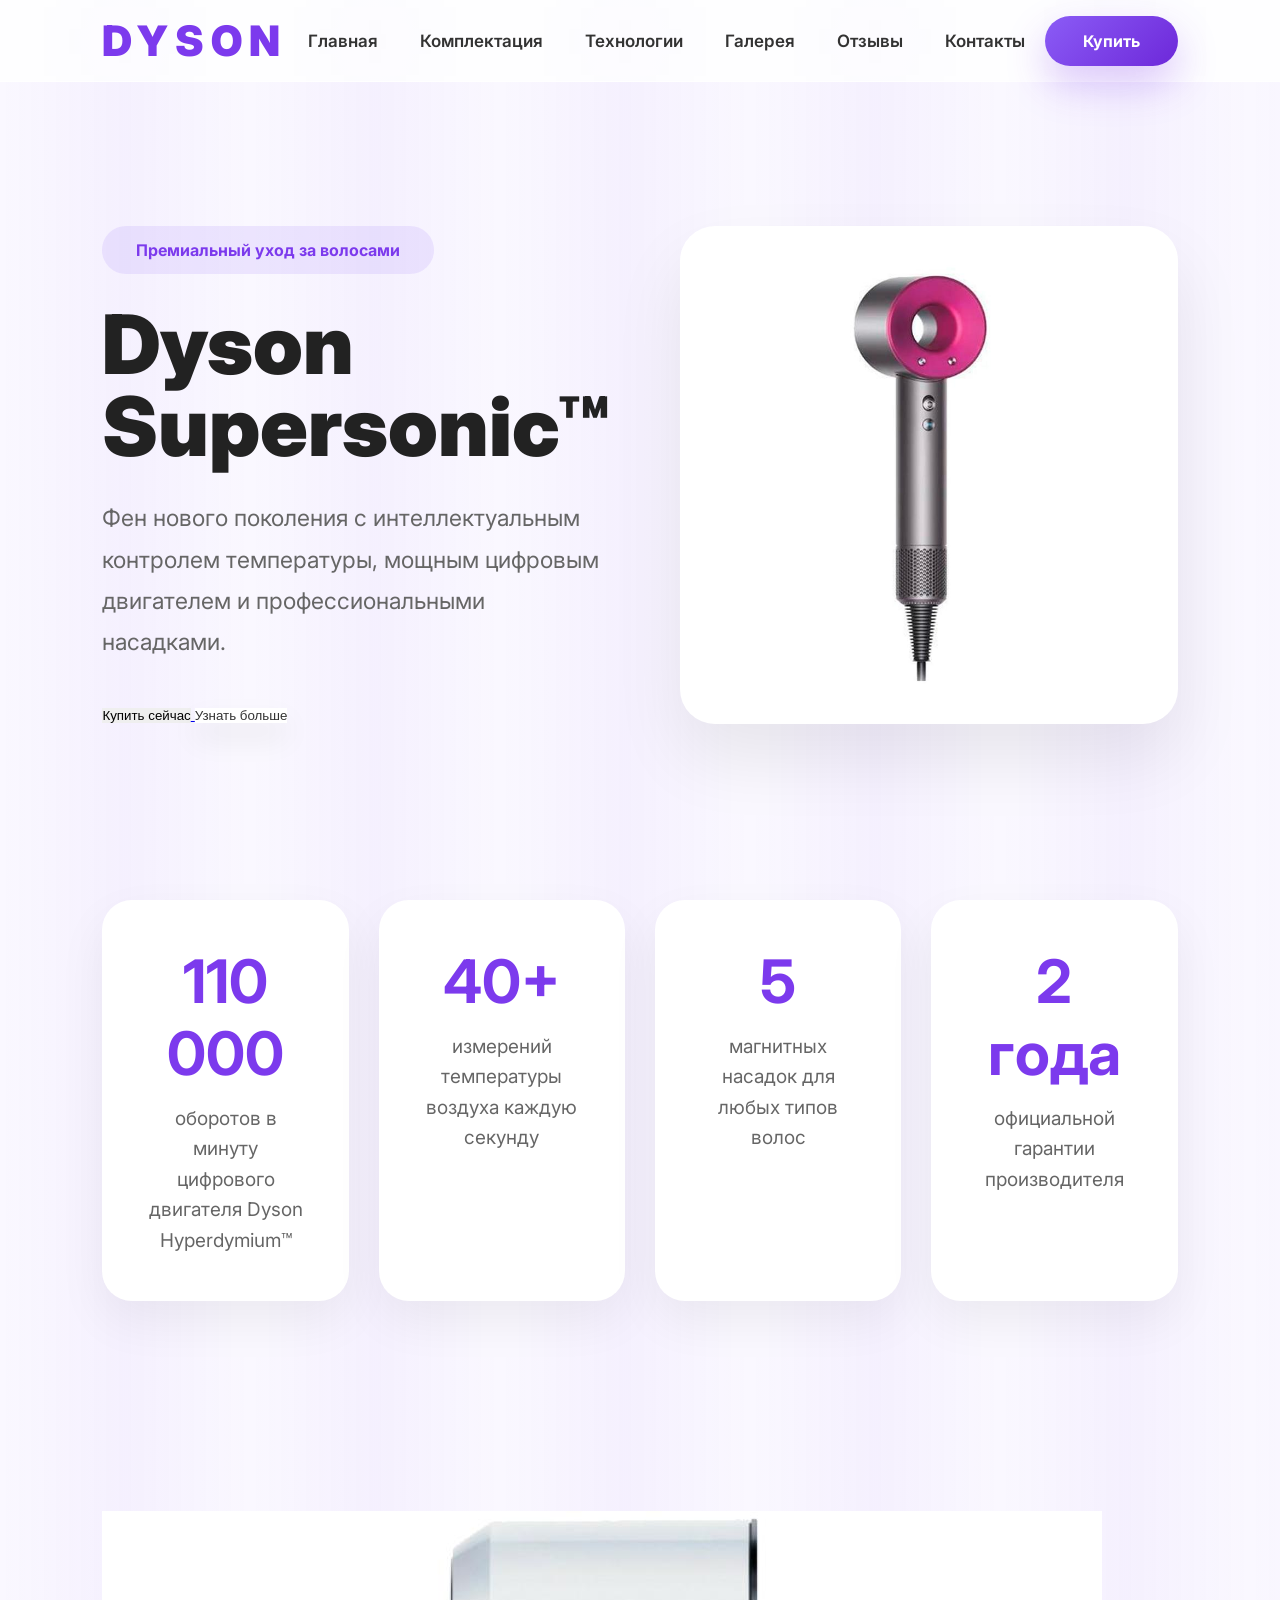
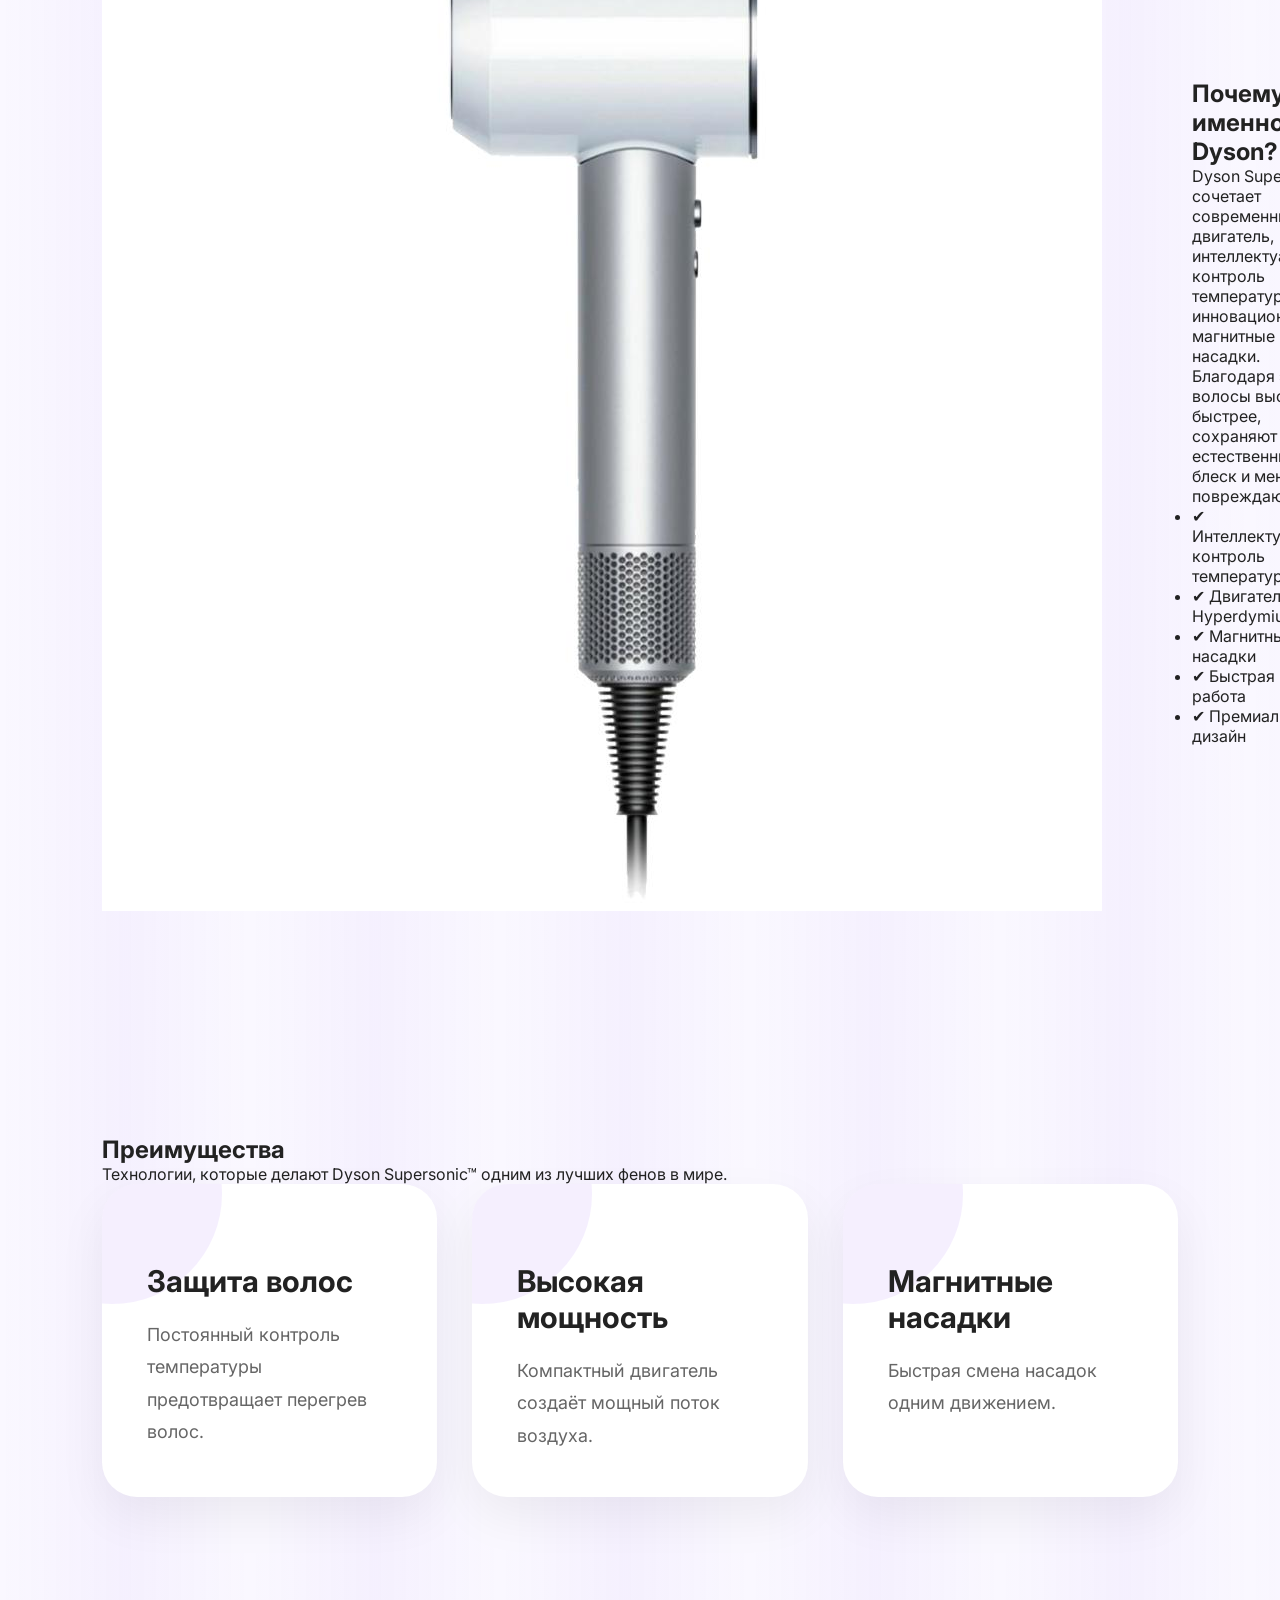
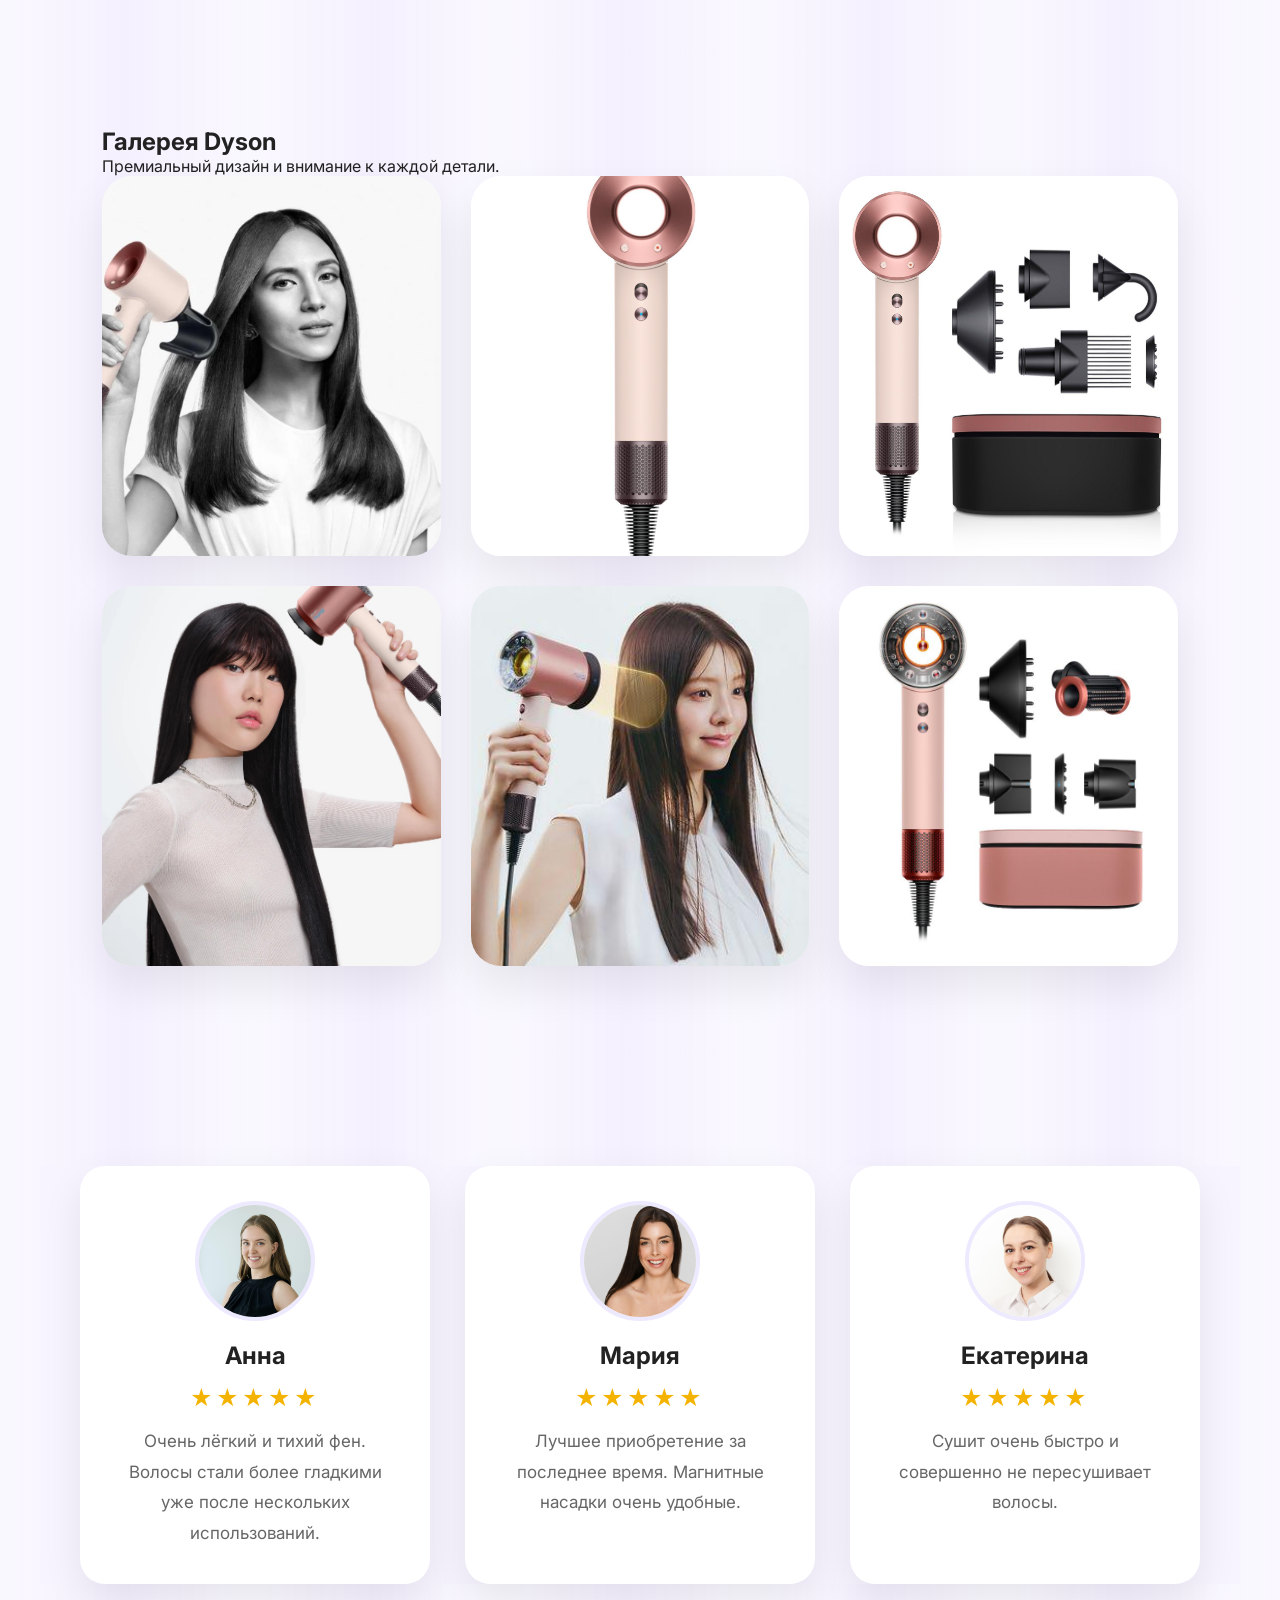
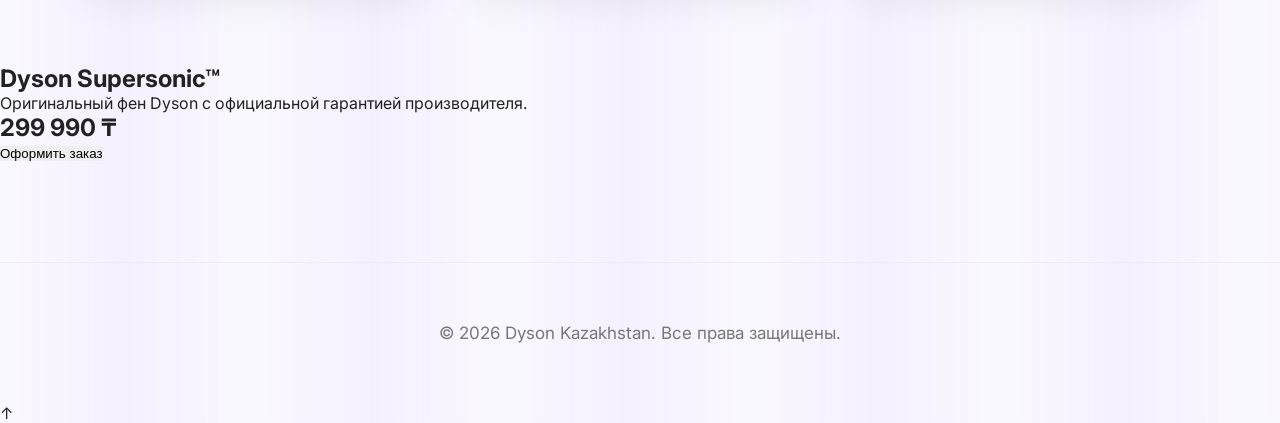
==== commit af65391b: "Update index.html" ====
--- a/index.html
+++ b/index.html
@@ -4,14 +4,13 @@
 <head>
 
 <meta charset="UTF-8">
+
 <meta name="viewport" content="width=device-width, initial-scale=1.0">
 
 <title>Dyson Supersonic™</title>
 
 <link rel="stylesheet" href="style.css">
 
-<link rel="preconnect" href="https://fonts.googleapis.com">
-
 <link href="https://fonts.googleapis.com/css2?family=Inter:wght@300;400;500;600;700;800&display=swap" rel="stylesheet">
 
 <script src="script.js" defer></script>
@@ -28,7 +27,11 @@
 
 </div>
 
-<div class="menu-btn" id="menuBtn">☰</div>
+<div class="menu-btn" id="menuBtn">
+
+☰
+
+</div>
 
 <nav id="navMenu">
 
@@ -58,11 +61,11 @@
 
 <div class="hero-text">
 
-<p class="mini">
-
-НОВОЕ ПОКОЛЕНИЕ УХОДА ЗА ВОЛОСАМИ
-
-</p>
+<span class="mini">
+
+Премиальный уход за волосами
+
+</span>
 
 <h1>
 
@@ -70,195 +73,341 @@
 
 </h1>
 
-<p class="desc">
-
-Высокая мощность.
-
-Интеллектуальный контроль температуры.
-
-Бережная забота о ваших волосах.
-
-</p>
-
-<div class="price">
+<p>
+
+Фен нового поколения с интеллектуальным контролем температуры, мощным цифровым двигателем и профессиональными насадками.
+
+</p>
+
+<div class="buttons">
+
+<a href="#buy">
+
+<button class="btn-purple">
+
+Купить сейчас
+
+</button>
+
+</a>
+
+<a href="technology.html">
+
+<button class="btn-white">
+
+Узнать больше
+
+</button>
+
+</a>
+
+</div>
+
+</div>
+
+<div class="hero-image">
+
+<img src="images/dyson-main.png" alt="Dyson Supersonic">
+
+</div>
+
+</section>
+<section class="stats">
+
+<div>
+
+<h2>110 000</h2>
+
+<p>
+
+оборотов в минуту цифрового двигателя Dyson Hyperdymium™
+
+</p>
+
+</div>
+
+<div>
+
+<h2>40+</h2>
+
+<p>
+
+измерений температуры воздуха каждую секунду
+
+</p>
+
+</div>
+
+<div>
+
+<h2>5</h2>
+
+<p>
+
+магнитных насадок для любых типов волос
+
+</p>
+
+</div>
+
+<div>
+
+<h2>2 года</h2>
+
+<p>
+
+официальной гарантии производителя
+
+</p>
+
+</div>
+
+</section>
+
+<section class="about">
+
+<div class="about-left">
+
+<img src="images/dyson-about.png" alt="Dyson">
+
+</div>
+
+<div class="about-right">
+
+<h2>
+
+Почему именно Dyson?
+
+</h2>
+
+<p>
+
+Dyson Supersonic™ сочетает современный двигатель, интеллектуальный контроль температуры и инновационные магнитные насадки. Благодаря этому волосы высыхают быстрее, сохраняют естественный блеск и меньше повреждаются.
+
+</p>
+
+<ul>
+
+<li>✔ Интеллектуальный контроль температуры</li>
+
+<li>✔ Двигатель Hyperdymium™</li>
+
+<li>✔ Магнитные насадки</li>
+
+<li>✔ Быстрая и тихая работа</li>
+
+<li>✔ Премиальный дизайн</li>
+
+</ul>
+
+</div>
+
+</section>
+
+<section class="features">
+
+<div class="features-title">
+
+<h2>
+
+Преимущества
+
+</h2>
+
+<p>
+
+Технологии, которые делают Dyson Supersonic™ одним из лучших фенов в мире.
+
+</p>
+
+</div>
+
+<div class="features-grid">
+
+<div class="feature">
+
+<img src="images/icon1.png" alt="">
+
+<h3>
+
+Защита волос
+
+</h3>
+
+<p>
+
+Постоянный контроль температуры предотвращает перегрев волос.
+
+</p>
+
+</div>
+
+<div class="feature">
+
+<img src="images/icon2.png" alt="">
+
+<h3>
+
+Высокая мощность
+
+</h3>
+
+<p>
+
+Компактный двигатель создаёт мощный поток воздуха.
+
+</p>
+
+</div>
+
+<div class="feature">
+
+<img src="images/icon3.png" alt="">
+
+<h3>
+
+Магнитные насадки
+
+</h3>
+
+<p>
+
+Быстрая смена насадок одним движением.
+
+</p>
+
+</div>
+
+</div>
+
+</section>
+<section class="gallery">
+
+<div class="features-title">
+
+<h2>
+
+Галерея Dyson
+
+</h2>
+
+<p>
+
+Премиальный дизайн и внимание к каждой детали.
+
+</p>
+
+</div>
+
+<div class="gallery-grid">
+
+<img src="images/gallery1.jpg" alt="Dyson">
+
+<img src="images/gallery2.jpg" alt="Dyson">
+
+<img src="images/gallery3.jpg" alt="Dyson">
+
+<img src="images/gallery4.jpg" alt="Dyson">
+
+<img src="images/gallery5.jpg" alt="Dyson">
+
+<img src="images/gallery6.jpg" alt="Dyson">
+
+</div>
+
+</section>
+
+<section class="reviews">
+
+<div class="review">
+
+<img src="images/user1.jpg" alt="Анна">
+
+<h3>Анна</h3>
+
+<div class="stars">★★★★★</div>
+
+<p>
+
+Очень лёгкий и тихий фен. Волосы стали более гладкими уже после нескольких использований.
+
+</p>
+
+</div>
+
+<div class="review">
+
+<img src="images/user2.jpg" alt="Мария">
+
+<h3>Мария</h3>
+
+<div class="stars">★★★★★</div>
+
+<p>
+
+Лучшее приобретение за последнее время. Магнитные насадки очень удобные.
+
+</p>
+
+</div>
+
+<div class="review">
+
+<img src="images/user3.jpg" alt="Екатерина">
+
+<h3>Екатерина</h3>
+
+<div class="stars">★★★★★</div>
+
+<p>
+
+Сушит очень быстро и совершенно не пересушивает волосы.
+
+</p>
+
+</div>
+
+</section>
+
+<section class="buy-block" id="buy">
+
+<h2>
+
+Dyson Supersonic™
+
+</h2>
+
+<p>
+
+Оригинальный фен Dyson с официальной гарантией производителя.
+
+</p>
+
+<h1>
 
 299 990 ₸
 
-</div>
-
-<div class="buttons">
-
-<a href="products.html">
-
-<button class="btn-purple">
-
-Посмотреть комплект
+</h1>
+
+<a href="order.html">
+
+<button>
+
+Оформить заказ
 
 </button>
 
 </a>
 
-<a href="#buy">
-
-<button class="btn-white">
-
-Купить
-
-</button>
-
-</a>
-
-</div>
-
-</div>
-
-<div class="hero-image">
-
-<img src="images/dyson-main.png">
-
-</div>
-
-</section>
-
-<section class="stats">
-
-<div>
-
-<h2>
-
-110000
-
-</h2>
-
-<p>
-
-оборотов в минуту
-
-</p>
-
-</div>
-
-<div>
-
-<h2>
-
-40×
-
-</h2>
-
-<p>
-
-измерений температуры каждую секунду
-
-</p>
-
-</div>
-
-<div>
-
-<h2>
-
-5
-
-</h2>
-
-<p>
-
-магнитных насадок
-
-</p>
-
-</div>
-
-<div>
-
-<h2>
-
-2 года
-
-</h2>
-
-<p>
-
-официальной гарантии
-
-</p>
-
-</div>
-
-</section>
-
-<section class="about">
-
-<div class="about-left">
-
-<img src="images/dyson-side.png">
-
-</div>
-
-<div class="about-right">
-
-<h2>
-
-Создан для защиты волос
-
-</h2>
-
-<p>
-
-Dyson Supersonic™ сочетает мощный двигатель, интеллектуальный контроль температуры и профессиональные насадки.
-
-Фен помогает быстро высушить волосы без экстремального нагрева.
-
-</p>
-
-<ul>
-
-<li>✔ Безопасная температура</li>
-
-<li>✔ Магнитные насадки</li>
-
-<li>✔ Высокая мощность</li>
-
-<li>✔ Минимальный уровень шума</li>
-
-</ul>
-
-</div>
-
-</section>
-
-<section id="buy" class="buy-block">
-
-<h2>
-
-Dyson Supersonic™
-
-</h2>
-
-<h1>
-
-299 990 ₸
-
-</h1>
-
-<p>
-
-Профессиональный фен нового поколения.
-
-</p>
-
-<button>
-
-Оформить заказ
-
-</button>
-
 </section>
 
 <footer>
 
-© 2026 Dyson
+<p>
+
+© 2026 Dyson Kazakhstan. Все права защищены.
+
+</p>
 
 </footer>
 
--- a/style.css
+++ b/style.css
@@ -1,34 +1,76 @@
-/*=========================
-RESET
-=========================*/
+/* ===================================
+   DYSON SUPSERSONIC
+   STYLE.CSS
+=================================== */
+
+@import url('https://fonts.googleapis.com/css2?family=Inter:wght@300;400;500;600;700;800;900&display=swap');
 
 *{
 margin:0;
 padding:0;
 box-sizing:border-box;
-}
-
-html{
 scroll-behavior:smooth;
 }
 
 body{
 
 font-family:'Inter',sans-serif;
+background:#faf8ff;
+color:#222;
+overflow-x:hidden;
+
+}
+
+/* ==========================
+SCROLLBAR
+========================== */
+
+::-webkit-scrollbar{
+
+width:10px;
+
+}
+
+::-webkit-scrollbar-thumb{
+
+background:#7c3aed;
+border-radius:20px;
+
+}
+
+/* ==========================
+BACKGROUND
+========================== */
+
+body::before{
+
+content:"";
+
+position:fixed;
+
+left:0;
+top:0;
+
+width:100%;
+height:100%;
 
 background:
-radial-gradient(circle at top,#efe8ff 0%,#ffffff 45%),
-linear-gradient(180deg,#ffffff,#f5f5fa);
-
-color:#1b1b1b;
-
-overflow-x:hidden;
-
-}
-
-/*=========================
+linear-gradient(90deg,
+transparent 0%,
+rgba(124,58,237,.04) 50%,
+transparent 100%);
+
+background-size:250px 250px;
+
+pointer-events:none;
+
+z-index:-1;
+
+}
+
+/* ==========================
 HEADER
-=========================*/
+========================== */
 
 header{
 
@@ -39,94 +81,157 @@
 
 width:100%;
 
-height:85px;
+height:82px;
 
 display:flex;
 
+align-items:center;
+
 justify-content:space-between;
 
+padding:0 8%;
+
+background:rgba(255,255,255,.82);
+
+backdrop-filter:blur(22px);
+
+border-bottom:1px solid rgba(255,255,255,.7);
+
+z-index:9999;
+
+transition:.35s;
+
+}
+
+.logo{
+
+font-size:42px;
+
+font-weight:900;
+
+letter-spacing:7px;
+
+color:#7c3aed;
+
+user-select:none;
+
+}
+
+nav{
+
+display:flex;
+
+gap:42px;
+
 align-items:center;
 
-padding:0 8%;
-
-background:rgba(255,255,255,.75);
-
-backdrop-filter:blur(25px);
-
-border-bottom:1px solid rgba(255,255,255,.5);
-
-z-index:1000;
+}
+
+nav a{
+
+text-decoration:none;
+
+font-size:17px;
+
+font-weight:600;
+
+color:#333;
+
+transition:.3s;
+
+position:relative;
+
+}
+
+nav a:hover{
+
+color:#7c3aed;
+
+}
+
+nav a::after{
+
+content:"";
+
+position:absolute;
+
+left:0;
+bottom:-7px;
+
+width:0;
+height:2px;
+
+background:#7c3aed;
 
 transition:.35s;
 
 }
 
-.logo{
-
-font-size:38px;
-
-font-weight:800;
-
-letter-spacing:8px;
+nav a:hover::after{
+
+width:100%;
+
+}
+
+/* ==========================
+BUTTON
+========================== */
+
+.buy{
+
+padding:15px 38px;
+
+border-radius:50px;
+
+text-decoration:none;
+
+font-weight:700;
+
+color:white;
+
+background:linear-gradient(135deg,#8b5cf6,#6d28d9);
+
+box-shadow:0 18px 40px rgba(124,58,237,.28);
+
+transition:.35s;
+
+}
+
+.buy:hover{
+
+transform:translateY(-5px);
+
+box-shadow:0 24px 55px rgba(124,58,237,.35);
+
+}
+
+/* ==========================
+BURGER
+========================== */
+
+.menu-btn{
+
+display:none;
+
+font-size:42px;
 
 color:#7c3aed;
 
-}
-
-nav{
-
-display:flex;
-
-gap:45px;
-
-}
-
-nav a{
-
-text-decoration:none;
-
-font-size:17px;
-
-font-weight:600;
-
-color:#333;
+cursor:pointer;
+
+user-select:none;
+
+z-index:10000;
 
 transition:.3s;
 
 }
 
-nav a:hover{
-
-color:#7c3aed;
-
-}
-
-.buy{
-
-padding:15px 36px;
-
-border-radius:50px;
-
-background:linear-gradient(135deg,#9d6bff,#6d28d9);
-
-color:white;
-
-font-weight:700;
-
-text-decoration:none;
-
-transition:.35s;
-
-box-shadow:0 18px 35px rgba(124,58,237,.28);
-
-}
-
-.buy:hover{
-
-transform:translateY(-5px);
-
-}
-
+.menu-btn:hover{
+
+transform:scale(1.1);
+
+}
 /*=========================
 HERO
 =========================*/
@@ -141,7 +246,7 @@
 
 justify-content:space-between;
 
-padding:150px 8% 80px;
+padding:150px 8% 100px;
 
 gap:70px;
 
@@ -153,6 +258,126 @@
 
 }
 
+.mini{
+
+display:inline-block;
+
+padding:14px 34px;
+
+border-radius:50px;
+
+background:rgba(139,92,246,.12);
+
+color:#7c3aed;
+
+font-weight:700;
+
+margin-bottom:30px;
+
+}
+
+.hero h1{
+
+font-size:82px;
+
+font-weight:900;
+
+line-height:1;
+
+margin-bottom:30px;
+
+}
+
+.hero h1 span{
+
+color:#7c3aed;
+
+}
+
+.hero p{
+
+font-size:23px;
+
+line-height:1.8;
+
+color:#666;
+
+margin-bottom:40px;
+
+max-width:700px;
+
+}
+
+.price{
+
+font-size:68px;
+
+font-weight:900;
+
+color:#7c3aed;
+
+margin-bottom:40px;
+
+}
+
+.hero-buttons{
+
+display:flex;
+
+gap:25px;
+
+flex-wrap:wrap;
+
+}
+
+.hero-buttons a{
+
+padding:18px 45px;
+
+border-radius:60px;
+
+text-decoration:none;
+
+font-size:18px;
+
+font-weight:700;
+
+transition:.35s;
+
+}
+
+.btn-main{
+
+background:linear-gradient(135deg,#8b5cf6,#6d28d9);
+
+color:white;
+
+box-shadow:0 18px 40px rgba(124,58,237,.25);
+
+}
+
+.btn-main:hover{
+
+transform:translateY(-5px);
+
+}
+
+.btn-white{
+
+background:white;
+
+color:#333;
+
+box-shadow:0 15px 30px rgba(0,0,0,.08);
+
+}
+
+.btn-white:hover{
+
+transform:translateY(-5px);
+
+}
+
 .hero-image{
 
 flex:1;
@@ -161,401 +386,553 @@
 
 justify-content:center;
 
+}
+
+.hero-image img{
+
+width:100%;
+
+max-width:550px;
+
+border-radius:35px;
+
+background:white;
+
+padding:30px;
+
+box-shadow:0 35px 70px rgba(0,0,0,.08);
+
+transition:.45s;
+
+}
+
+.hero-image img:hover{
+
+transform:translateY(-12px) scale(1.02);
+
+}
+
+/*=========================
+STATS
+=========================*/
+
+.stats{
+
+display:grid;
+
+grid-template-columns:repeat(4,1fr);
+
+gap:30px;
+
+padding:0 8% 100px;
+
+}
+
+.stats div{
+
+background:white;
+
+padding:45px;
+
+border-radius:30px;
+
+text-align:center;
+
+box-shadow:0 20px 50px rgba(0,0,0,.06);
+
+transition:.35s;
+
+}
+
+.stats div:hover{
+
+transform:translateY(-10px);
+
+}
+
+.stats h2{
+
+font-size:60px;
+
+color:#7c3aed;
+
+margin-bottom:15px;
+
+}
+
+.stats p{
+
+font-size:19px;
+
+color:#666;
+
+line-height:1.6;
+
+}
+/*=========================
+FEATURES
+=========================*/
+
+.features{
+
+padding:110px 8%;
+
+}
+
+.section-title{
+
+text-align:center;
+
+margin-bottom:70px;
+
+}
+
+.section-title h2{
+
+font-size:62px;
+
+font-weight:800;
+
+margin-bottom:20px;
+
+}
+
+.section-title p{
+
+font-size:20px;
+
+color:#666;
+
+max-width:700px;
+
+margin:auto;
+
+line-height:1.8;
+
+}
+
+.features-grid{
+
+display:grid;
+
+grid-template-columns:repeat(3,1fr);
+
+gap:35px;
+
+}
+
+.feature{
+
+background:white;
+
+border-radius:35px;
+
+padding:45px;
+
+box-shadow:0 20px 50px rgba(0,0,0,.06);
+
+transition:.35s;
+
+overflow:hidden;
+
+position:relative;
+
+}
+
+.feature::before{
+
+content:"";
+
+position:absolute;
+
+left:-100px;
+top:-100px;
+
+width:220px;
+height:220px;
+
+background:rgba(124,58,237,.08);
+
+border-radius:50%;
+
+transition:.4s;
+
+}
+
+.feature:hover::before{
+
+transform:scale(1.6);
+
+}
+
+.feature:hover{
+
+transform:translateY(-10px);
+
+}
+
+.feature img{
+
+width:90px;
+
+margin-bottom:30px;
+
+position:relative;
+
+z-index:2;
+
+}
+
+.feature h3{
+
+font-size:30px;
+
+margin-bottom:20px;
+
+position:relative;
+
+z-index:2;
+
+}
+
+.feature p{
+
+font-size:18px;
+
+line-height:1.8;
+
+color:#666;
+
+position:relative;
+
+z-index:2;
+
+}
+
+/*=========================
+ABOUT
+=========================*/
+
+.about{
+
+display:flex;
+
 align-items:center;
 
-}
-
-.hero-image img{
+justify-content:space-between;
+
+gap:90px;
+
+padding:110px 8%;
+
+}
+
+.about-image{
+
+flex:1;
+
+}
+
+.about-image img{
 
 width:100%;
 
-max-width:560px;
-
-animation:float 6s ease-in-out infinite;
-
-filter:drop-shadow(0 40px 60px rgba(124,58,237,.18));
-
-}
-
-.mini{
+max-width:520px;
+
+display:block;
+
+margin:auto;
+
+border-radius:35px;
+
+box-shadow:0 25px 60px rgba(0,0,0,.08);
+
+}
+
+.about-text{
+
+flex:1;
+
+}
+
+.about-text h2{
+
+font-size:62px;
+
+margin-bottom:30px;
+
+}
+
+.about-text p{
+
+font-size:20px;
+
+line-height:2;
+
+color:#666;
+
+margin-bottom:25px;
+
+}
+
+.about-list{
+
+display:flex;
+
+flex-direction:column;
+
+gap:18px;
+
+margin-top:25px;
+
+}
+
+.about-list div{
+
+display:flex;
+
+align-items:center;
+
+gap:15px;
+
+font-size:19px;
+
+font-weight:600;
+
+}
+
+.about-list span{
+
+width:42px;
+
+height:42px;
+
+border-radius:50%;
+
+background:#7c3aed;
+
+display:flex;
+
+align-items:center;
+
+justify-content:center;
+
+color:white;
+
+font-weight:bold;
+
+}
+/*=========================
+GALLERY
+=========================*/
+
+.gallery{
+
+padding:120px 8%;
+
+}
+
+.gallery-grid{
+
+display:grid;
+
+grid-template-columns:repeat(3,1fr);
+
+gap:30px;
+
+}
+
+.gallery-grid img{
+
+width:100%;
+
+height:380px;
+
+object-fit:cover;
+
+border-radius:30px;
+
+cursor:pointer;
+
+transition:.4s;
+
+box-shadow:0 20px 45px rgba(0,0,0,.08);
+
+}
+
+.gallery-grid img:hover{
+
+transform:scale(1.04);
+
+box-shadow:0 35px 70px rgba(124,58,237,.2);
+
+}
+
+/*=========================
+REVIEWS
+=========================*/
+
+.reviews{
+
+padding:120px 8%;
+
+background:#f7f4ff;
+
+}
+
+.review-grid{
+
+display:grid;
+
+grid-template-columns:repeat(3,1fr);
+
+gap:35px;
+
+}
+
+.review{
+
+background:white;
+
+padding:40px;
+
+border-radius:30px;
+
+box-shadow:0 20px 50px rgba(0,0,0,.08);
+
+transition:.35s;
+
+text-align:center;
+
+}
+
+.review:hover{
+
+transform:translateY(-10px);
+
+}
+
+.review img{
+
+width:90px;
+
+height:90px;
+
+border-radius:50%;
+
+object-fit:cover;
+
+margin-bottom:20px;
+
+border:4px solid #ede9fe;
+
+}
+
+.review h3{
+
+font-size:24px;
+
+margin-bottom:10px;
+
+}
+
+.stars{
+
+display:flex;
+
+justify-content:center;
+
+gap:6px;
+
+margin:15px 0;
+
+}
+
+.stars span{
+
+color:#f6b100;
+
+font-size:24px;
+
+}
+
+.review p{
+
+font-size:17px;
+
+line-height:1.8;
+
+color:#666;
+
+}
+
+/*=========================
+BUY BLOCK
+=========================*/
+
+.buy-section{
+
+padding:120px 8%;
+
+}
+
+.buy-card{
+
+background:linear-gradient(135deg,#8b5cf6,#6d28d9);
+
+color:white;
+
+border-radius:40px;
+
+padding:80px;
+
+text-align:center;
+
+}
+
+.buy-card h2{
+
+font-size:58px;
+
+margin-bottom:25px;
+
+}
+
+.buy-card p{
+
+font-size:22px;
+
+line-height:1.8;
+
+opacity:.95;
+
+margin-bottom:35px;
+
+}
+
+.buy-card a{
 
 display:inline-block;
 
-padding:12px 24px;
-
-background:#efe6ff;
+padding:18px 45px;
+
+border-radius:50px;
+
+background:white;
 
 color:#7c3aed;
 
 font-weight:700;
 
-border-radius:50px;
-
-margin-bottom:25px;
-
-}
-
-.hero h1{
-
-font-size:86px;
-
-line-height:1.05;
-
-margin-bottom:25px;
-
-font-weight:800;
-
-}
-
-.desc{
-
-font-size:21px;
-
-line-height:1.9;
-
-color:#666;
-
-max-width:650px;
-
-margin-bottom:35px;
-
-}
-
-.price{
-
-font-size:68px;
-
-font-weight:800;
-
-color:#7c3aed;
-
-margin-bottom:35px;
-
-}
-
-.buttons{
-
-display:flex;
-
-gap:20px;
-
-flex-wrap:wrap;
-
-}
-
-.btn-purple{
-
-padding:20px 45px;
-
-border:none;
-
-border-radius:50px;
-
-background:linear-gradient(135deg,#9d6bff,#6d28d9);
-
-color:white;
-
-font-size:17px;
-
-font-weight:700;
-
-cursor:pointer;
+text-decoration:none;
 
 transition:.35s;
 
-box-shadow:0 20px 35px rgba(124,58,237,.3);
-
-}
-
-.btn-white{
-
-padding:20px 45px;
-
-border:none;
-
-border-radius:50px;
-
-background:white;
-
-font-size:17px;
-
-cursor:pointer;
-
-box-shadow:0 15px 30px rgba(0,0,0,.08);
-
-transition:.35s;
-
-}
-
-.btn-purple:hover,
-.btn-white:hover{
-
-transform:translateY(-6px);
-
-}
-
-/*=========================
-TITLE
-=========================*/
-
-.title{
-
-padding:170px 8% 70px;
-
-text-align:center;
-
-}
-
-.title h1{
-
-font-size:72px;
-
-margin-bottom:20px;
-
-}
-
-.title p{
-
-font-size:22px;
-
-color:#666;
-
-max-width:800px;
-
-margin:auto;
-
-}
-/*=========================
-СТАТИСТИКА
-=========================*/
-
-.stats{
-
-padding:90px 8%;
-
-display:grid;
-
-grid-template-columns:repeat(auto-fit,minmax(230px,1fr));
-
-gap:30px;
-
-}
-
-.stats div{
-
-background:rgba(255,255,255,.75);
-
-backdrop-filter:blur(20px);
-
-border:1px solid rgba(255,255,255,.6);
-
-border-radius:35px;
-
-padding:40px;
-
-text-align:center;
-
-transition:.4s;
-
-box-shadow:0 20px 40px rgba(0,0,0,.08);
-
-}
-
-.stats div:hover{
-
-transform:translateY(-10px);
-
-box-shadow:0 35px 60px rgba(124,58,237,.18);
-
-}
-
-.stats h2{
-
-font-size:56px;
-
-color:#7c3aed;
-
-margin-bottom:15px;
-
-}
-
-.stats p{
-
-font-size:19px;
-
-color:#666;
-
-line-height:1.6;
-
-}
-
-/*=========================
-О ФЕНЕ
-=========================*/
-
-.about{
-
-display:flex;
-
-align-items:center;
-
-justify-content:space-between;
-
-gap:100px;
-
-padding:140px 8%;
-
-}
-
-.about-left{
-
-flex:1;
-
-}
-
-.about-right{
-
-flex:1;
-
-}
-
-.about-left img{
-
-width:100%;
-
-max-width:520px;
-
-display:block;
-
-margin:auto;
-
-filter:drop-shadow(0 35px 60px rgba(124,58,237,.2));
-
-transition:.4s;
-
-}
-
-.about-left img:hover{
-
-transform:scale(1.03);
-
-}
-
-.about-right h2{
-
-font-size:62px;
-
-margin-bottom:30px;
-
-line-height:1.1;
-
-}
-
-.about-right p{
-
-font-size:20px;
-
-line-height:2;
-
-color:#666;
-
-margin-bottom:35px;
-
-}
-
-.about-right ul{
-
-list-style:none;
-
-}
-
-.about-right li{
-
-margin:18px 0;
-
-font-size:19px;
-
-font-weight:600;
-
-}
-
-/*=========================
-КУПИТЬ
-=========================*/
-
-.buy-block{
-
-margin:120px 8%;
-
-padding:90px;
-
-border-radius:40px;
-
-text-align:center;
-
-background:
-
-linear-gradient(135deg,#ffffff,#f2edff);
-
-box-shadow:0 30px 70px rgba(0,0,0,.08);
-
-}
-
-.buy-block h2{
-
-font-size:56px;
-
-margin-bottom:20px;
-
-}
-
-.buy-block h1{
-
-font-size:80px;
-
-margin:25px 0;
-
-color:#7c3aed;
-
-}
-
-.buy-block p{
-
-font-size:22px;
-
-color:#666;
-
-margin-bottom:40px;
-
-}
-
-.buy-block button{
-
-padding:22px 55px;
-
-font-size:18px;
-
-font-weight:700;
-
-border:none;
-
-border-radius:50px;
-
-background:linear-gradient(135deg,#9d6bff,#6d28d9);
-
-color:white;
-
-cursor:pointer;
-
-transition:.35s;
-
-box-shadow:0 20px 40px rgba(124,58,237,.3);
-
-}
-
-.buy-block button:hover{
-
-transform:translateY(-6px);
+}
+
+.buy-card a:hover{
+
+transform:translateY(-5px);
 
 }
 
@@ -565,170 +942,463 @@
 
 footer{
 
-padding:50px;
+padding:60px 8%;
 
 text-align:center;
 
 font-size:17px;
 
-color:#666;
+color:#777;
+
+border-top:1px solid #eee;
+
+margin-top:100px;
 
 }
 /*=========================
-FEATURES
+MOBILE
 =========================*/
 
+@media (max-width:900px){
+
+header{
+
+height:70px;
+
+padding:0 20px;
+
+}
+
+.logo{
+
+font-size:28px;
+
+letter-spacing:3px;
+
+}
+
+.buy{
+
+display:none;
+
+}
+
+.menu-btn{
+
+display:block;
+
+font-size:38px;
+
+cursor:pointer;
+
+color:#7c3aed;
+
+z-index:10001;
+
+}
+
+#navMenu{
+
+position:fixed;
+
+top:0;
+
+right:-100%;
+
+width:280px;
+
+height:100vh;
+
+background:#fff;
+
+display:flex;
+
+flex-direction:column;
+
+justify-content:center;
+
+align-items:center;
+
+gap:28px;
+
+transition:.35s;
+
+box-shadow:-15px 0 45px rgba(0,0,0,.15);
+
+z-index:10000;
+
+}
+
+#navMenu.active{
+
+right:0;
+
+}
+
+#navMenu a{
+
+font-size:22px;
+
+font-weight:600;
+
+color:#222;
+
+text-decoration:none;
+
+}
+
+/* HERO */
+
+.hero{
+
+padding:110px 25px 50px;
+
+flex-direction:column-reverse;
+
+text-align:center;
+
+gap:35px;
+
+}
+
+.hero h1{
+
+font-size:48px;
+
+}
+
+.hero p{
+
+font-size:18px;
+
+}
+
+.hero-image img{
+
+max-width:280px;
+
+}
+
+.price{
+
+font-size:46px;
+
+}
+
+.hero-buttons{
+
+flex-direction:column;
+
+}
+
+.hero-buttons a{
+
+width:100%;
+
+}
+
+/* STATS */
+
+.stats{
+
+grid-template-columns:1fr;
+
+padding:0 20px 60px;
+
+}
+
+/* FEATURES */
+
 .features{
 
-padding:120px 8%;
-
-}
-
-.features-title{
+padding:70px 20px;
+
+}
+
+.features-grid{
+
+grid-template-columns:1fr;
+
+}
+
+/* ABOUT */
+
+.about{
+
+flex-direction:column;
+
+padding:70px 20px;
 
 text-align:center;
 
-margin-bottom:70px;
-
-}
-
-.features-title h2{
-
-font-size:58px;
+}
+
+.about-text h2{
+
+font-size:42px;
+
+}
+
+.about-image img{
+
+max-width:280px;
+
+}
+
+/* GALLERY */
+
+.gallery{
+
+padding:70px 20px;
+
+}
+
+.gallery-grid{
+
+grid-template-columns:1fr;
+
+}
+
+.gallery-grid img{
+
+height:260px;
+
+}
+
+/* REVIEWS */
+
+.reviews{
+
+padding:70px 20px;
+
+}
+
+.review-grid{
+
+grid-template-columns:1fr;
+
+}
+
+/* BUY */
+
+.buy-section{
+
+padding:70px 20px;
+
+}
+
+.buy-card{
+
+padding:45px 25px;
+
+}
+
+.buy-card h2{
+
+font-size:38px;
+
+}
+
+.buy-card p{
+
+font-size:18px;
+
+}
+
+footer{
+
+padding:40px 20px;
+
+}
+
+}
+/*=========================
+ANIMATIONS
+=========================*/
+
+.fade{
+
+opacity:0;
+
+transform:translateY(60px);
+
+transition:1s ease;
+
+}
+
+.fade.show{
+
+opacity:1;
+
+transform:translateY(0);
+
+}
+
+@keyframes float{
+
+0%{
+
+transform:translateY(0);
+
+}
+
+50%{
+
+transform:translateY(-18px);
+
+}
+
+100%{
+
+transform:translateY(0);
+
+}
+
+}
+
+.hero-image img{
+
+animation:float 6s ease-in-out infinite;
+
+}
+
+/*=========================
+HOVER
+=========================*/
+
+.feature,
+.review,
+.stats div,
+.gallery-grid img,
+.buy-card,
+.about-image img{
+
+transition:.35s;
+
+}
+
+.feature:hover,
+.review:hover,
+.stats div:hover,
+.buy-card:hover{
+
+transform:translateY(-10px);
+
+}
+
+.gallery-grid img:hover{
+
+transform:scale(1.04);
+
+}
+
+.about-image img:hover{
+
+transform:scale(1.03);
+
+}
+
+/*=========================
+INPUTS
+=========================*/
+
+input,
+textarea{
+
+width:100%;
+
+padding:18px;
+
+margin-top:12px;
 
 margin-bottom:20px;
 
-}
-
-.features-title p{
-
-font-size:20px;
-
-color:#666;
-
-}
-
-.features-grid{
-
-display:grid;
-
-grid-template-columns:repeat(auto-fit,minmax(300px,1fr));
-
-gap:35px;
-
-}
-
-.feature{
-
-background:rgba(255,255,255,.75);
-
-backdrop-filter:blur(25px);
-
-border-radius:30px;
-
-padding:40px;
-
-box-shadow:0 20px 45px rgba(0,0,0,.08);
-
-transition:.35s;
-
-border:1px solid rgba(255,255,255,.7);
-
-}
-
-.feature:hover{
-
-transform:translateY(-10px);
-
-box-shadow:0 30px 60px rgba(124,58,237,.18);
-
-}
-
-.feature img{
-
-width:90px;
-
-margin-bottom:25px;
-
-}
-
-.feature h3{
-
-font-size:30px;
-
-margin-bottom:20px;
-
-color:#7c3aed;
-
-}
-
-.feature p{
+border:none;
+
+border-radius:18px;
+
+background:#f3f3f8;
 
 font-size:17px;
 
-line-height:1.8;
-
-color:#666;
+outline:none;
+
+transition:.3s;
+
+}
+
+input:focus,
+textarea:focus{
+
+background:white;
+
+box-shadow:0 0 0 3px rgba(124,58,237,.15);
+
+}
+
+textarea{
+
+resize:none;
+
+min-height:170px;
 
 }
 
 /*=========================
-GALLERY
+BUTTONS
 =========================*/
 
-.gallery-grid{
-
-padding:100px 8%;
-
-display:grid;
-
-grid-template-columns:repeat(auto-fit,minmax(320px,1fr));
-
-gap:30px;
-
-}
-
-.gallery-grid img{
-
-width:100%;
-
-height:380px;
-
-object-fit:cover;
-
-border-radius:30px;
+button{
 
 cursor:pointer;
 
-transition:.4s;
-
-box-shadow:0 20px 45px rgba(0,0,0,.08);
-
-}
-
-.gallery-grid img:hover{
-
-transform:scale(1.03);
-
-box-shadow:0 30px 60px rgba(124,58,237,.18);
+border:none;
+
+transition:.3s;
+
+}
+
+button:hover{
+
+transform:translateY(-4px);
 
 }
 
 /*=========================
-АНИМАЦИИ
+SELECTION
 =========================*/
 
-.fade{
+::selection{
+
+background:#7c3aed;
+
+color:white;
+
+}
+
+/*=========================
+LOADER
+=========================*/
+
+.loading{
 
 opacity:0;
 
-transform:translateY(50px);
-
-transition:1s;
-
-}
-
-.fade.show{
+animation:pageLoad .7s forwards;
+
+}
+
+@keyframes pageLoad{
+
+from{
+
+opacity:0;
+
+transform:translateY(25px);
+
+}
+
+to{
 
 opacity:1;
 
@@ -736,444 +1406,146 @@
 
 }
 
-@keyframes float{
-
-0%{
-
-transform:translateY(0);
-
-}
-
-50%{
-
-transform:translateY(-20px);
-
-}
-
-100%{
-
-transform:translateY(0);
-
-}
-
-}
+}
+
 /*=========================
-SCROLLBAR
+END
 =========================*/
-
-::-webkit-scrollbar{
-
-width:10px;
-
-}
-
-::-webkit-scrollbar-thumb{
-
-background:#8b5cf6;
-
-border-radius:20px;
-
-}
-
-::-webkit-scrollbar-track{
-
-background:#efeff5;
-
-}
-
-/*=========================
-МОБИЛЬНАЯ ВЕРСИЯ
-=========================*/
-
-@media (max-width:900px){
-
-header{
-
-height:70px;
-
-padding:0 20px;
-
-}
-
-.logo{
-
-font-size:24px;
-
-letter-spacing:3px;
-
-}
-
-nav{
-
-display:none;
-
-}
-
-.buy{
-
-display:none;
-
-}
-
-/* HERO */
-
-.hero{
-
-flex-direction:column-reverse;
-
-justify-content:center;
-
-text-align:center;
-
-padding:100px 25px 50px;
-
-gap:30px;
-
-}
-
-.hero-text{
-
-width:100%;
-
-}
-
-.hero-image{
-
-width:100%;
-
-display:flex;
-
-justify-content:center;
-
-}
-
-.hero-image img{
-
-width:260px;
-
-max-width:90%;
-
-}
-
-.hero h1{
-
-font-size:48px;
-
-line-height:1.1;
-
-}
-
-.desc{
-
-font-size:17px;
-
-line-height:1.8;
-
-margin:auto;
-
-margin-bottom:25px;
-
-}
-
-.price{
-
-font-size:48px;
-
-}
-
-.buttons{
-
-width:100%;
-
-display:flex;
-
-flex-direction:column;
-
-gap:15px;
-
-}
-
-.btn-purple,
-
-.btn-white{
-
-width:100%;
-
-padding:18px;
-
-font-size:17px;
-
-}
-
-/* TITLE */
-
-.title{
-
-padding:120px 20px 50px;
-
-}
-
-.title h1{
-
-font-size:42px;
-
-}
-
-.title p{
-
-font-size:17px;
-
-}
-
-/* STATS */
-
-.stats{
-
-grid-template-columns:1fr 1fr;
-
-padding:40px 20px;
-
-gap:15px;
-
-}
-
-.stats div{
-
-padding:20px;
-
-}
-
-.stats h2{
-
-font-size:34px;
-
-}
-
-.stats p{
-
-font-size:15px;
-
-}
-
-/* ABOUT */
-
-.about{
-
-flex-direction:column;
-
-padding:70px 20px;
-
-text-align:center;
-
-gap:40px;
-
-}
-
-.about-left img{
-
-width:260px;
-
-}
-
-.about-right h2{
-
-font-size:38px;
-
-}
-
-.about-right p{
-
-font-size:17px;
-
-}
-
-.about-right li{
-
-font-size:17px;
-
-}
-
-/* FEATURES */
-
-.features{
-
-padding:70px 20px;
-
-}
-
-.features-title h2{
-
-font-size:40px;
-
-}
-
-.features-grid{
-
-grid-template-columns:1fr;
-
-}
-
-.feature{
-
-padding:30px;
-
-}
-
-/* GALLERY */
-
-.gallery-grid{
-
-grid-template-columns:1fr;
-
-padding:60px 20px;
-
-}
-
-.gallery-grid img{
-
-height:280px;
-
-}
-
-/* BUY */
-
-.buy-block{
-
-margin:60px 20px;
-
-padding:45px 25px;
-
-}
-
-.buy-block h2{
-
-font-size:34px;
-
-}
-
-.buy-block h1{
-
-font-size:48px;
-
-}
-
-.buy-block p{
-
-font-size:17px;
-
-}
-
-.buy-block button{
-
-width:100%;
-
-}
-
-/* CONTACTS */
-
-.contact-wrapper{
-
-grid-template-columns:1fr;
-
-padding:60px 20px;
-
-}
-
-.contact-info,
-
-.contact-form{
-
-padding:30px;
-
-}
-
-.map{
-
-padding:0 20px 60px;
-
-}
-
-.map iframe{
-
-height:280px;
-
-}
-
-footer{
-
-padding:35px 20px;
-
-}
-
-}
-/*=========================
-BURGER MENU
-=========================*/
-
-.menu-btn{
-
-display:none;
-
-font-size:34px;
-
-cursor:pointer;
-
-font-weight:700;
-
-color:#7c3aed;
-
-}
+/* ==========================
+TECHNOLOGY
+========================== */
+
+.tech-section{
+    max-width:1200px;
+    margin:80px auto;
+    padding:0 40px;
+    display:flex;
+    align-items:center;
+    gap:60px;
+}
+
+.tech-section.reverse{
+    flex-direction:row-reverse;
+}
+
+.tech-image{
+    flex:1;
+    display:flex;
+    justify-content:center;
+}
+
+.tech-image img{
+    width:100%;
+    max-width:420px;
+    height:320px;
+    object-fit:cover;
+    border-radius:25px;
+    box-shadow:0 20px 40px rgba(0,0,0,.1);
+}
+
+.tech-text{
+    flex:1;
+}
+
+.tech-text h2{
+    font-size:42px;
+    margin-bottom:20px;
+}
+
+.tech-text p{
+    font-size:18px;
+    line-height:1.8;
+    color:#666;
+}
+
+/* ==========================
+REVIEWS
+========================== */
+
+.reviews{
+    max-width:1200px;
+    margin:80px auto;
+    padding:0 40px;
+    display:grid;
+    grid-template-columns:repeat(3,1fr);
+    gap:35px;
+}
+
+.review{
+    background:#fff;
+    border-radius:25px;
+    padding:35px;
+    text-align:center;
+    box-shadow:0 15px 40px rgba(0,0,0,.08);
+}
+
+.review img{
+    width:120px;
+    height:120px;
+    border-radius:50%;
+    object-fit:cover;
+    display:block;
+    margin:0 auto 20px;
+}
+
+.review h3{
+    margin-bottom:10px;
+    font-size:24px;
+}
+
+.review p{
+    color:#666;
+    line-height:1.8;
+}
+
+.stars{
+    color:#f5b301;
+    font-size:22px;
+    margin:15px 0;
+    letter-spacing:3px;
+}
+
+.rating{
+    text-align:center;
+    padding:80px 20px;
+}
+
+.rating h1{
+    font-size:72px;
+    color:#7c3aed;
+}
+
+.rating p{
+    font-size:20px;
+    color:#666;
+}
+
+/* ==========================
+MOBILE
+========================== */
 
 @media(max-width:900px){
 
-.menu-btn{
-
-display:block;
-
-z-index:9999;
-
-}
-
-#navMenu{
-
-position:fixed;
-
-top:0;
-
-right:-100%;
-
-width:270px;
-
-height:100vh;
-
-background:white;
-
-display:flex;
-
-flex-direction:column;
-
-justify-content:center;
-
-align-items:center;
-
-gap:35px;
-
-transition:.4s;
-
-box-shadow:-10px 0 40px rgba(0,0,0,.1);
-
-}
-
-#navMenu.active{
-
-right:0;
-
-}
-
-#navMenu a{
-
-font-size:22px;
-
-}
-
-}
+    .tech-section,
+    .tech-section.reverse{
+        flex-direction:column;
+        text-align:center;
+        padding:0 20px;
+    }
+
+    .tech-image img{
+        max-width:280px;
+        height:220px;
+    }
+
+    .reviews{
+        grid-template-columns:1fr;
+        padding:0 20px;
+    }
+
+    .review img{
+        width:100px;
+        height:100px;
+    }
+
+}
